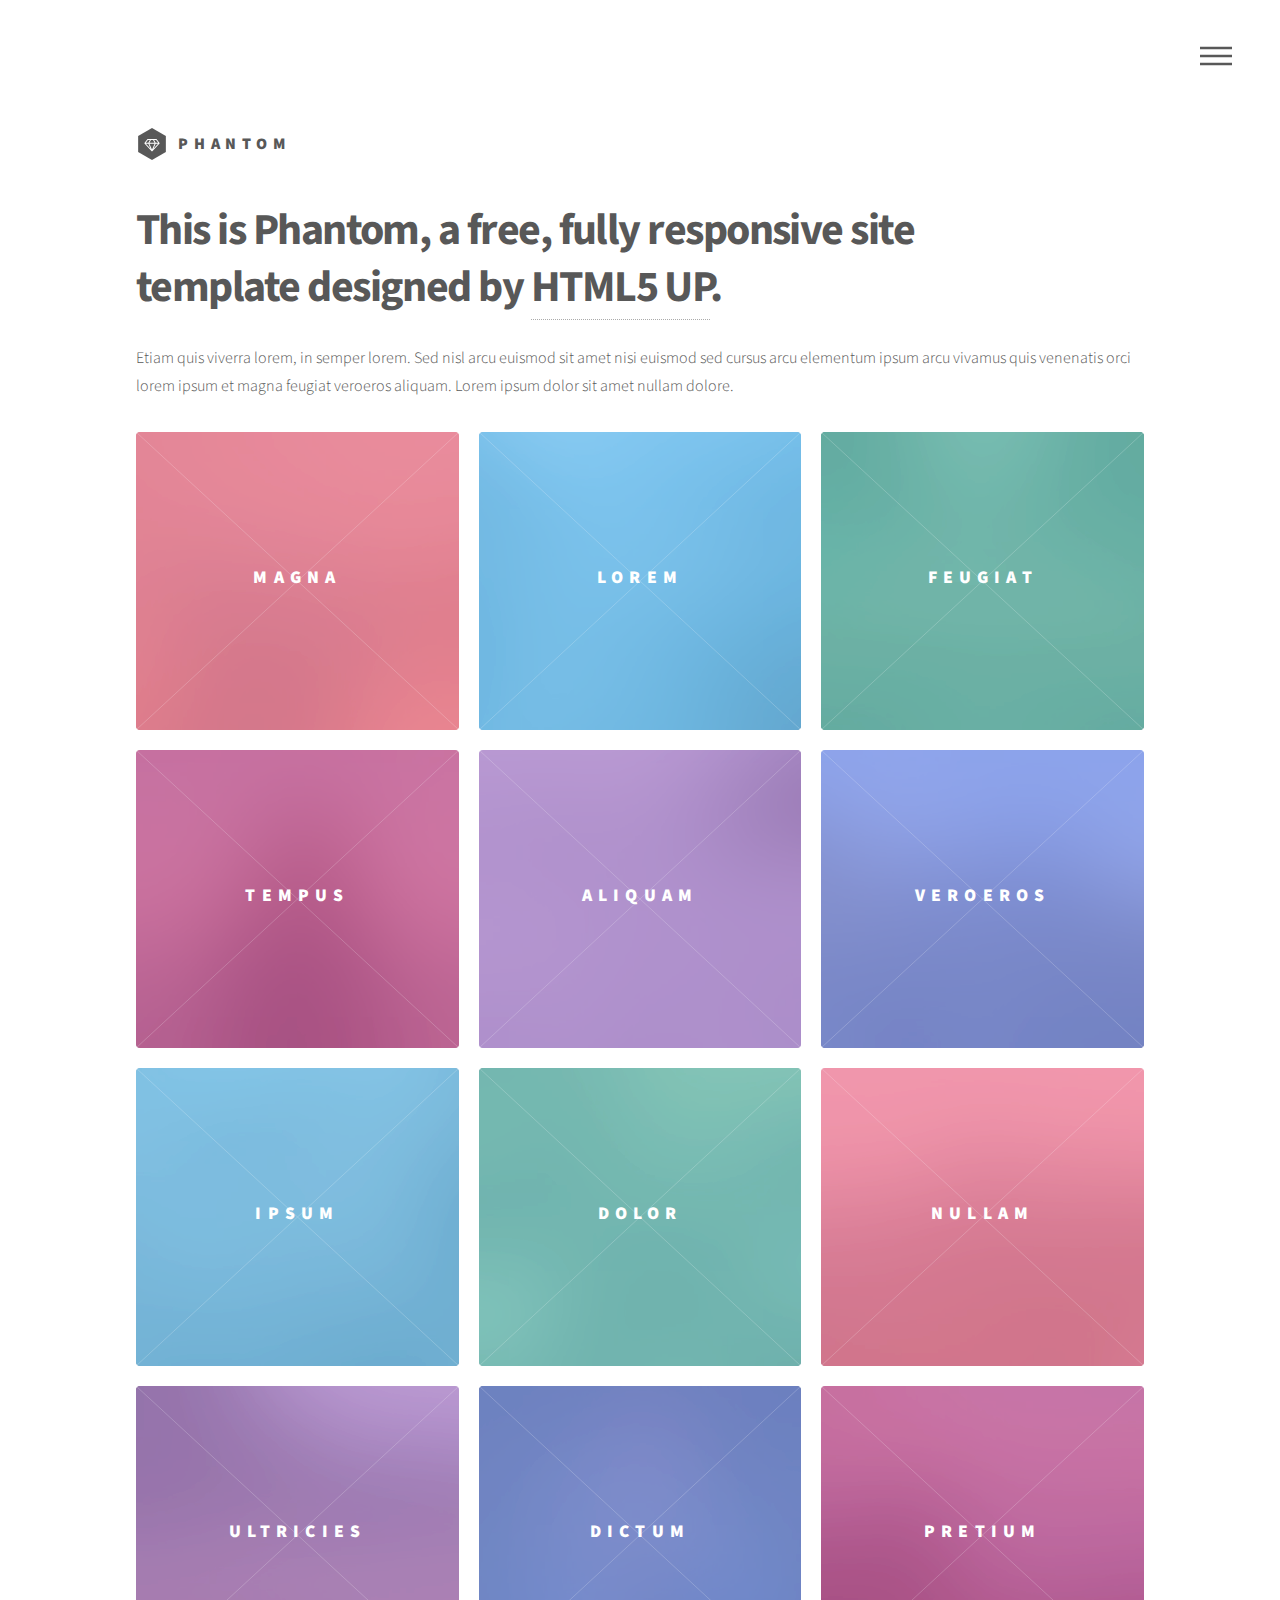
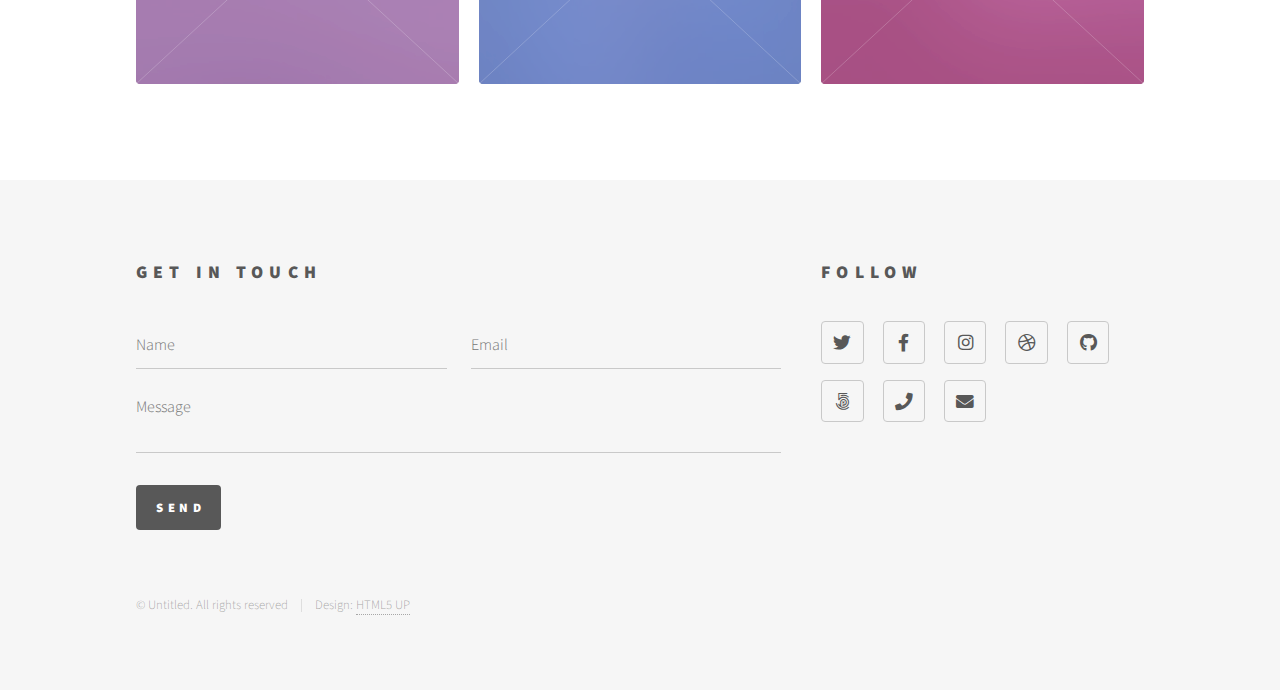
==== catalog.html @ 4dbc8ce6 "✨ Merged the two templates in one project" ====
<!DOCTYPE HTML>
<html>
	<head>
		<title>Phantom by HTML5 UP</title>
		<meta charset="utf-8" />
		<meta name="viewport" content="width=device-width, initial-scale=1, user-scalable=no" />
		<link rel="stylesheet" href="assets/css/phantom.css" />
		<noscript><link rel="stylesheet" href="assets/css/noscript.css" /></noscript>
	</head>
	<body class="is-preload">
		<!-- Wrapper -->
			<div id="wrapper">

				<!-- Header -->
					<header id="header">
						<div class="inner">

							<!-- Logo -->
								<a href="index.html" class="logo">
									<span class="symbol"><img src="images/logo.svg" alt="" /></span><span class="title">Phantom</span>
								</a>

							<!-- Nav -->
								<nav>
									<ul>
										<li><a href="#menu">Menu</a></li>
									</ul>
								</nav>

						</div>
					</header>

				<!-- Menu -->
					<nav id="menu">
						<h2>Menu</h2>
						<ul>
							<li><a href="index.html">Home</a></li>
							<li><a href="generic.html">Ipsum veroeros</a></li>
							<li><a href="generic.html">Tempus etiam</a></li>
							<li><a href="generic.html">Consequat dolor</a></li>
						</ul>
					</nav>

				<!-- Main -->
					<div id="main">
						<div class="inner">
							<header>
								<h1>This is Phantom, a free, fully responsive site<br />
								template designed by <a href="http://html5up.net">HTML5 UP</a>.</h1>
								<p>Etiam quis viverra lorem, in semper lorem. Sed nisl arcu euismod sit amet nisi euismod sed cursus arcu elementum ipsum arcu vivamus quis venenatis orci lorem ipsum et magna feugiat veroeros aliquam. Lorem ipsum dolor sit amet nullam dolore.</p>
							</header>
							<section class="tiles">
								<article class="style1">
									<span class="image">
										<img src="images/pic01-1.jpg" alt="" />
									</span>
									<a href="generic.html">
										<h2>Magna</h2>
										<div class="content">
											<p>Sed nisl arcu euismod sit amet nisi lorem etiam dolor veroeros et feugiat.</p>
										</div>
									</a>
								</article>
								<article class="style2">
									<span class="image">
										<img src="images/pic02-2.jpg" alt="" />
									</span>
									<a href="generic.html">
										<h2>Lorem</h2>
										<div class="content">
											<p>Sed nisl arcu euismod sit amet nisi lorem etiam dolor veroeros et feugiat.</p>
										</div>
									</a>
								</article>
								<article class="style3">
									<span class="image">
										<img src="images/pic03.jpg" alt="" />
									</span>
									<a href="generic.html">
										<h2>Feugiat</h2>
										<div class="content">
											<p>Sed nisl arcu euismod sit amet nisi lorem etiam dolor veroeros et feugiat.</p>
										</div>
									</a>
								</article>
								<article class="style4">
									<span class="image">
										<img src="images/pic04.jpg" alt="" />
									</span>
									<a href="generic.html">
										<h2>Tempus</h2>
										<div class="content">
											<p>Sed nisl arcu euismod sit amet nisi lorem etiam dolor veroeros et feugiat.</p>
										</div>
									</a>
								</article>
								<article class="style5">
									<span class="image">
										<img src="images/pic05.jpg" alt="" />
									</span>
									<a href="generic.html">
										<h2>Aliquam</h2>
										<div class="content">
											<p>Sed nisl arcu euismod sit amet nisi lorem etiam dolor veroeros et feugiat.</p>
										</div>
									</a>
								</article>
								<article class="style6">
									<span class="image">
										<img src="images/pic06.jpg" alt="" />
									</span>
									<a href="generic.html">
										<h2>Veroeros</h2>
										<div class="content">
											<p>Sed nisl arcu euismod sit amet nisi lorem etiam dolor veroeros et feugiat.</p>
										</div>
									</a>
								</article>
								<article class="style2">
									<span class="image">
										<img src="images/pic07.jpg" alt="" />
									</span>
									<a href="generic.html">
										<h2>Ipsum</h2>
										<div class="content">
											<p>Sed nisl arcu euismod sit amet nisi lorem etiam dolor veroeros et feugiat.</p>
										</div>
									</a>
								</article>
								<article class="style3">
									<span class="image">
										<img src="images/pic08.jpg" alt="" />
									</span>
									<a href="generic.html">
										<h2>Dolor</h2>
										<div class="content">
											<p>Sed nisl arcu euismod sit amet nisi lorem etiam dolor veroeros et feugiat.</p>
										</div>
									</a>
								</article>
								<article class="style1">
									<span class="image">
										<img src="images/pic09.jpg" alt="" />
									</span>
									<a href="generic.html">
										<h2>Nullam</h2>
										<div class="content">
											<p>Sed nisl arcu euismod sit amet nisi lorem etiam dolor veroeros et feugiat.</p>
										</div>
									</a>
								</article>
								<article class="style5">
									<span class="image">
										<img src="images/pic10.jpg" alt="" />
									</span>
									<a href="generic.html">
										<h2>Ultricies</h2>
										<div class="content">
											<p>Sed nisl arcu euismod sit amet nisi lorem etiam dolor veroeros et feugiat.</p>
										</div>
									</a>
								</article>
								<article class="style6">
									<span class="image">
										<img src="images/pic11.jpg" alt="" />
									</span>
									<a href="generic.html">
										<h2>Dictum</h2>
										<div class="content">
											<p>Sed nisl arcu euismod sit amet nisi lorem etiam dolor veroeros et feugiat.</p>
										</div>
									</a>
								</article>
								<article class="style4">
									<span class="image">
										<img src="images/pic12.jpg" alt="" />
									</span>
									<a href="generic.html">
										<h2>Pretium</h2>
										<div class="content">
											<p>Sed nisl arcu euismod sit amet nisi lorem etiam dolor veroeros et feugiat.</p>
										</div>
									</a>
								</article>
							</section>
						</div>
					</div>

				<!-- Footer -->
					<footer id="footer">
						<div class="inner">
							<section>
								<h2>Get in touch</h2>
								<form method="post" action="#">
									<div class="fields">
										<div class="field half">
											<input type="text" name="name" id="name" placeholder="Name" />
										</div>
										<div class="field half">
											<input type="email" name="email" id="email" placeholder="Email" />
										</div>
										<div class="field">
											<textarea name="message" id="message" placeholder="Message"></textarea>
										</div>
									</div>
									<ul class="actions">
										<li><input type="submit" value="Send" class="primary" /></li>
									</ul>
								</form>
							</section>
							<section>
								<h2>Follow</h2>
								<ul class="icons">
									<li><a href="#" class="icon brands style2 fa-twitter"><span class="label">Twitter</span></a></li>
									<li><a href="#" class="icon brands style2 fa-facebook-f"><span class="label">Facebook</span></a></li>
									<li><a href="#" class="icon brands style2 fa-instagram"><span class="label">Instagram</span></a></li>
									<li><a href="#" class="icon brands style2 fa-dribbble"><span class="label">Dribbble</span></a></li>
									<li><a href="#" class="icon brands style2 fa-github"><span class="label">GitHub</span></a></li>
									<li><a href="#" class="icon brands style2 fa-500px"><span class="label">500px</span></a></li>
									<li><a href="#" class="icon solid style2 fa-phone"><span class="label">Phone</span></a></li>
									<li><a href="#" class="icon solid style2 fa-envelope"><span class="label">Email</span></a></li>
								</ul>
							</section>
							<ul class="copyright">
								<li>&copy; Untitled. All rights reserved</li><li>Design: <a href="http://html5up.net">HTML5 UP</a></li>
							</ul>
						</div>
					</footer>

			</div>

		<!-- Scripts -->
			<script src="assets/js/jquery.min.js"></script>
			<script src="assets/js/browser.min.js"></script>
			<script src="assets/js/breakpoints.min.js"></script>
			<script src="assets/js/phantom-util.js"></script>
			<script src="assets/js/phantom.js"></script>

	</body>
</html>
---- assets/css/phantom.css ----
@import url(fontawesome-all.min.css);
@import url("https://fonts.googleapis.com/css?family=Source+Sans+Pro:300,700,900");

/*
	Phantom by HTML5 UP
	html5up.net | @ajlkn
	Free for personal and commercial use under the CCA 3.0 license (html5up.net/license)
*/

html, body, div, span, applet, object,
iframe, h1, h2, h3, h4, h5, h6, p, blockquote,
pre, a, abbr, acronym, address, big, cite,
code, del, dfn, em, img, ins, kbd, q, s, samp,
small, strike, strong, sub, sup, tt, var, b,
u, i, center, dl, dt, dd, ol, ul, li, fieldset,
form, label, legend, table, caption, tbody,
tfoot, thead, tr, th, td, article, aside,
canvas, details, embed, figure, figcaption,
footer, header, hgroup, menu, nav, output, ruby,
section, summary, time, mark, audio, video {
	margin: 0;
	padding: 0;
	border: 0;
	font-size: 100%;
	font: inherit;
	vertical-align: baseline;}

article, aside, details, figcaption, figure,
footer, header, hgroup, menu, nav, section {
	display: block;}

body {
	line-height: 1;
}

ol, ul {
	list-style: none;
}

blockquote, q {
	quotes: none;
}

	blockquote:before, blockquote:after, q:before, q:after {
		content: '';
		content: none;
	}

table {
	border-collapse: collapse;
	border-spacing: 0;
}

body {
	-webkit-text-size-adjust: none;
}

mark {
	background-color: transparent;
	color: inherit;
}

input::-moz-focus-inner {
	border: 0;
	padding: 0;
}

input, select, textarea {
	-moz-appearance: none;
	-webkit-appearance: none;
	-ms-appearance: none;
	appearance: none;
}

/* Basic */

	@-ms-viewport {
		width: device-width;
	}

	body {
		-ms-overflow-style: scrollbar;
	}

	@media screen and (max-width: 480px) {

		html, body {
			min-width: 320px;
		}

	}

	html {
		box-sizing: border-box;
	}

	*, *:before, *:after {
		box-sizing: inherit;
	}

	body {
		background: #ffffff;
	}

		body.is-preload *, body.is-preload *:before, body.is-preload *:after {
			-moz-animation: none !important;
			-webkit-animation: none !important;
			-ms-animation: none !important;
			animation: none !important;
			-moz-transition: none !important;
			-webkit-transition: none !important;
			-ms-transition: none !important;
			transition: none !important;
		}

/* Type */

	body, input, select, textarea {
		color: #585858;
		font-family: "Source Sans Pro", Helvetica, sans-serif;
		font-size: 16pt;
		font-weight: 300;
		line-height: 1.75;
	}

		@media screen and (max-width: 1680px) {

			body, input, select, textarea {
				font-size: 14pt;
			}

		}

		@media screen and (max-width: 1280px) {

			body, input, select, textarea {
				font-size: 12pt;
			}

		}

	a {
		-moz-transition: border-bottom-color 0.2s ease, color 0.2s ease;
		-webkit-transition: border-bottom-color 0.2s ease, color 0.2s ease;
		-ms-transition: border-bottom-color 0.2s ease, color 0.2s ease;
		transition: border-bottom-color 0.2s ease, color 0.2s ease;
		text-decoration: none;
		color: #585858;
		border-bottom: dotted 1px rgba(88, 88, 88, 0.5);
	}

		a:hover {
			border-bottom-color: transparent;
			color: #f2849e !important;
		}

	strong, b {
		font-weight: 900;
	}

	em, i {
		font-style: italic;
	}

	p {
		margin: 0 0 2em 0;
	}

	h1 {
		font-size: 2.75em;
		font-weight: 700;
		line-height: 1.3;
		margin: 0 0 1em 0;
		letter-spacing: -0.035em;
	}

		h1 a {
			color: inherit;
		}

		@media screen and (max-width: 736px) {

			h1 {
				font-size: 2em;
				margin: 0 0 1em 0;
			}

		}

		@media screen and (max-width: 360px) {

			h1 {
				font-size: 1.75em;
			}

		}

	h2, h3, h4, h5, h6 {
		font-weight: 900;
		line-height: 1.5;
		margin: 0 0 2em 0;
		text-transform: uppercase;
		letter-spacing: 0.35em;
	}

		h2 a, h3 a, h4 a, h5 a, h6 a {
			color: inherit;
		}

	h2 {
		font-size: 1.1em;
	}

	h3 {
		font-size: 1em;
	}

	h4 {
		font-size: 0.8em;
	}

	h5 {
		font-size: 0.8em;
	}

	h6 {
		font-size: 0.8em;
	}

	@media screen and (max-width: 980px) {

		h1 br, h2 br, h3 br, h4 br, h5 br, h6 br {
			display: none;
		}

	}

	@media screen and (max-width: 736px) {

		h2 {
			font-size: 1em;
		}

		h3 {
			font-size: 0.8em;
		}

	}

	sub {
		font-size: 0.8em;
		position: relative;
		top: 0.5em;
	}

	sup {
		font-size: 0.8em;
		position: relative;
		top: -0.5em;
	}

	blockquote {
		border-left: solid 4px #c9c9c9;
		font-style: italic;
		margin: 0 0 2em 0;
		padding: 0.5em 0 0.5em 2em;
	}

	code {
		background: rgba(144, 144, 144, 0.075);
		border-radius: 4px;
		border: solid 1px #c9c9c9;
		font-family: "Courier New", monospace;
		font-size: 0.9em;
		margin: 0 0.25em;
		padding: 0.25em 0.65em;
	}

	pre {
		-webkit-overflow-scrolling: touch;
		font-family: "Courier New", monospace;
		font-size: 0.9em;
		margin: 0 0 2em 0;
	}

		pre code {
			display: block;
			line-height: 1.75;
			padding: 1em 1.5em;
			overflow-x: auto;
		}

	hr {
		border: 0;
		border-bottom: solid 1px #c9c9c9;
		margin: 2em 0;
	}

		hr.major {
			margin: 3em 0;
		}

	.align-left {
		text-align: left;
	}

	.align-center {
		text-align: center;
	}

	.align-right {
		text-align: right;
	}

/* Row */

	.row {
		display: flex;
		flex-wrap: wrap;
		box-sizing: border-box;
		align-items: stretch;
	}

		.row > * {
			box-sizing: border-box;
		}

		.row.gtr-uniform > * > :last-child {
			margin-bottom: 0;
		}

		.row.aln-left {
			justify-content: flex-start;
		}

		.row.aln-center {
			justify-content: center;
		}

		.row.aln-right {
			justify-content: flex-end;
		}

		.row.aln-top {
			align-items: flex-start;
		}

		.row.aln-middle {
			align-items: center;
		}

		.row.aln-bottom {
			align-items: flex-end;
		}

		.row > .imp {
			order: -1;
		}

		.row > .col-1 {
			width: 8.33333%;
		}

		.row > .off-1 {
			margin-left: 8.33333%;
		}

		.row > .col-2 {
			width: 16.66667%;
		}

		.row > .off-2 {
			margin-left: 16.66667%;
		}

		.row > .col-3 {
			width: 25%;
		}

		.row > .off-3 {
			margin-left: 25%;
		}

		.row > .col-4 {
			width: 33.33333%;
		}

		.row > .off-4 {
			margin-left: 33.33333%;
		}

		.row > .col-5 {
			width: 41.66667%;
		}

		.row > .off-5 {
			margin-left: 41.66667%;
		}

		.row > .col-6 {
			width: 50%;
		}

		.row > .off-6 {
			margin-left: 50%;
		}

		.row > .col-7 {
			width: 58.33333%;
		}

		.row > .off-7 {
			margin-left: 58.33333%;
		}

		.row > .col-8 {
			width: 66.66667%;
		}

		.row > .off-8 {
			margin-left: 66.66667%;
		}

		.row > .col-9 {
			width: 75%;
		}

		.row > .off-9 {
			margin-left: 75%;
		}

		.row > .col-10 {
			width: 83.33333%;
		}

		.row > .off-10 {
			margin-left: 83.33333%;
		}

		.row > .col-11 {
			width: 91.66667%;
		}

		.row > .off-11 {
			margin-left: 91.66667%;
		}

		.row > .col-12 {
			width: 100%;
		}

		.row > .off-12 {
			margin-left: 100%;
		}

		.row.gtr-0 {
			margin-top: 0;
			margin-left: 0em;
		}

			.row.gtr-0 > * {
				padding: 0 0 0 0em;
			}

			.row.gtr-0.gtr-uniform {
				margin-top: 0em;
			}

				.row.gtr-0.gtr-uniform > * {
					padding-top: 0em;
				}

		.row.gtr-25 {
			margin-top: 0;
			margin-left: -0.5em;
		}

			.row.gtr-25 > * {
				padding: 0 0 0 0.5em;
			}

			.row.gtr-25.gtr-uniform {
				margin-top: -0.5em;
			}

				.row.gtr-25.gtr-uniform > * {
					padding-top: 0.5em;
				}

		.row.gtr-50 {
			margin-top: 0;
			margin-left: -1em;
		}

			.row.gtr-50 > * {
				padding: 0 0 0 1em;
			}

			.row.gtr-50.gtr-uniform {
				margin-top: -1em;
			}

				.row.gtr-50.gtr-uniform > * {
					padding-top: 1em;
				}

		.row {
			margin-top: 0;
			margin-left: -2em;
		}

			.row > * {
				padding: 0 0 0 2em;
			}

			.row.gtr-uniform {
				margin-top: -2em;
			}

				.row.gtr-uniform > * {
					padding-top: 2em;
				}

		.row.gtr-150 {
			margin-top: 0;
			margin-left: -3em;
		}

			.row.gtr-150 > * {
				padding: 0 0 0 3em;
			}

			.row.gtr-150.gtr-uniform {
				margin-top: -3em;
			}

				.row.gtr-150.gtr-uniform > * {
					padding-top: 3em;
				}

		.row.gtr-200 {
			margin-top: 0;
			margin-left: -4em;
		}

			.row.gtr-200 > * {
				padding: 0 0 0 4em;
			}

			.row.gtr-200.gtr-uniform {
				margin-top: -4em;
			}

				.row.gtr-200.gtr-uniform > * {
					padding-top: 4em;
				}

		@media screen and (max-width: 1680px) {

			.row {
				display: flex;
				flex-wrap: wrap;
				box-sizing: border-box;
				align-items: stretch;
			}

				.row > * {
					box-sizing: border-box;
				}

				.row.gtr-uniform > * > :last-child {
					margin-bottom: 0;
				}

				.row.aln-left {
					justify-content: flex-start;
				}

				.row.aln-center {
					justify-content: center;
				}

				.row.aln-right {
					justify-content: flex-end;
				}

				.row.aln-top {
					align-items: flex-start;
				}

				.row.aln-middle {
					align-items: center;
				}

				.row.aln-bottom {
					align-items: flex-end;
				}

				.row > .imp-xlarge {
					order: -1;
				}

				.row > .col-1-xlarge {
					width: 8.33333%;
				}

				.row > .off-1-xlarge {
					margin-left: 8.33333%;
				}

				.row > .col-2-xlarge {
					width: 16.66667%;
				}

				.row > .off-2-xlarge {
					margin-left: 16.66667%;
				}

				.row > .col-3-xlarge {
					width: 25%;
				}

				.row > .off-3-xlarge {
					margin-left: 25%;
				}

				.row > .col-4-xlarge {
					width: 33.33333%;
				}

				.row > .off-4-xlarge {
					margin-left: 33.33333%;
				}

				.row > .col-5-xlarge {
					width: 41.66667%;
				}

				.row > .off-5-xlarge {
					margin-left: 41.66667%;
				}

				.row > .col-6-xlarge {
					width: 50%;
				}

				.row > .off-6-xlarge {
					margin-left: 50%;
				}

				.row > .col-7-xlarge {
					width: 58.33333%;
				}

				.row > .off-7-xlarge {
					margin-left: 58.33333%;
				}

				.row > .col-8-xlarge {
					width: 66.66667%;
				}

				.row > .off-8-xlarge {
					margin-left: 66.66667%;
				}

				.row > .col-9-xlarge {
					width: 75%;
				}

				.row > .off-9-xlarge {
					margin-left: 75%;
				}

				.row > .col-10-xlarge {
					width: 83.33333%;
				}

				.row > .off-10-xlarge {
					margin-left: 83.33333%;
				}

				.row > .col-11-xlarge {
					width: 91.66667%;
				}

				.row > .off-11-xlarge {
					margin-left: 91.66667%;
				}

				.row > .col-12-xlarge {
					width: 100%;
				}

				.row > .off-12-xlarge {
					margin-left: 100%;
				}

				.row.gtr-0 {
					margin-top: 0;
					margin-left: 0em;
				}

					.row.gtr-0 > * {
						padding: 0 0 0 0em;
					}

					.row.gtr-0.gtr-uniform {
						margin-top: 0em;
					}

						.row.gtr-0.gtr-uniform > * {
							padding-top: 0em;
						}

				.row.gtr-25 {
					margin-top: 0;
					margin-left: -0.5em;
				}

					.row.gtr-25 > * {
						padding: 0 0 0 0.5em;
					}

					.row.gtr-25.gtr-uniform {
						margin-top: -0.5em;
					}

						.row.gtr-25.gtr-uniform > * {
							padding-top: 0.5em;
						}

				.row.gtr-50 {
					margin-top: 0;
					margin-left: -1em;
				}

					.row.gtr-50 > * {
						padding: 0 0 0 1em;
					}

					.row.gtr-50.gtr-uniform {
						margin-top: -1em;
					}

						.row.gtr-50.gtr-uniform > * {
							padding-top: 1em;
						}

				.row {
					margin-top: 0;
					margin-left: -2em;
				}

					.row > * {
						padding: 0 0 0 2em;
					}

					.row.gtr-uniform {
						margin-top: -2em;
					}

						.row.gtr-uniform > * {
							padding-top: 2em;
						}

				.row.gtr-150 {
					margin-top: 0;
					margin-left: -3em;
				}

					.row.gtr-150 > * {
						padding: 0 0 0 3em;
					}

					.row.gtr-150.gtr-uniform {
						margin-top: -3em;
					}

						.row.gtr-150.gtr-uniform > * {
							padding-top: 3em;
						}

				.row.gtr-200 {
					margin-top: 0;
					margin-left: -4em;
				}

					.row.gtr-200 > * {
						padding: 0 0 0 4em;
					}

					.row.gtr-200.gtr-uniform {
						margin-top: -4em;
					}

						.row.gtr-200.gtr-uniform > * {
							padding-top: 4em;
						}

		}

		@media screen and (max-width: 1280px) {

			.row {
				display: flex;
				flex-wrap: wrap;
				box-sizing: border-box;
				align-items: stretch;
			}

				.row > * {
					box-sizing: border-box;
				}

				.row.gtr-uniform > * > :last-child {
					margin-bottom: 0;
				}

				.row.aln-left {
					justify-content: flex-start;
				}

				.row.aln-center {
					justify-content: center;
				}

				.row.aln-right {
					justify-content: flex-end;
				}

				.row.aln-top {
					align-items: flex-start;
				}

				.row.aln-middle {
					align-items: center;
				}

				.row.aln-bottom {
					align-items: flex-end;
				}

				.row > .imp-large {
					order: -1;
				}

				.row > .col-1-large {
					width: 8.33333%;
				}

				.row > .off-1-large {
					margin-left: 8.33333%;
				}

				.row > .col-2-large {
					width: 16.66667%;
				}

				.row > .off-2-large {
					margin-left: 16.66667%;
				}

				.row > .col-3-large {
					width: 25%;
				}

				.row > .off-3-large {
					margin-left: 25%;
				}

				.row > .col-4-large {
					width: 33.33333%;
				}

				.row > .off-4-large {
					margin-left: 33.33333%;
				}

				.row > .col-5-large {
					width: 41.66667%;
				}

				.row > .off-5-large {
					margin-left: 41.66667%;
				}

				.row > .col-6-large {
					width: 50%;
				}

				.row > .off-6-large {
					margin-left: 50%;
				}

				.row > .col-7-large {
					width: 58.33333%;
				}

				.row > .off-7-large {
					margin-left: 58.33333%;
				}

				.row > .col-8-large {
					width: 66.66667%;
				}

				.row > .off-8-large {
					margin-left: 66.66667%;
				}

				.row > .col-9-large {
					width: 75%;
				}

				.row > .off-9-large {
					margin-left: 75%;
				}

				.row > .col-10-large {
					width: 83.33333%;
				}

				.row > .off-10-large {
					margin-left: 83.33333%;
				}

				.row > .col-11-large {
					width: 91.66667%;
				}

				.row > .off-11-large {
					margin-left: 91.66667%;
				}

				.row > .col-12-large {
					width: 100%;
				}

				.row > .off-12-large {
					margin-left: 100%;
				}

				.row.gtr-0 {
					margin-top: 0;
					margin-left: 0em;
				}

					.row.gtr-0 > * {
						padding: 0 0 0 0em;
					}

					.row.gtr-0.gtr-uniform {
						margin-top: 0em;
					}

						.row.gtr-0.gtr-uniform > * {
							padding-top: 0em;
						}

				.row.gtr-25 {
					margin-top: 0;
					margin-left: -0.5em;
				}

					.row.gtr-25 > * {
						padding: 0 0 0 0.5em;
					}

					.row.gtr-25.gtr-uniform {
						margin-top: -0.5em;
					}

						.row.gtr-25.gtr-uniform > * {
							padding-top: 0.5em;
						}

				.row.gtr-50 {
					margin-top: 0;
					margin-left: -1em;
				}

					.row.gtr-50 > * {
						padding: 0 0 0 1em;
					}

					.row.gtr-50.gtr-uniform {
						margin-top: -1em;
					}

						.row.gtr-50.gtr-uniform > * {
							padding-top: 1em;
						}

				.row {
					margin-top: 0;
					margin-left: -2em;
				}

					.row > * {
						padding: 0 0 0 2em;
					}

					.row.gtr-uniform {
						margin-top: -2em;
					}

						.row.gtr-uniform > * {
							padding-top: 2em;
						}

				.row.gtr-150 {
					margin-top: 0;
					margin-left: -3em;
				}

					.row.gtr-150 > * {
						padding: 0 0 0 3em;
					}

					.row.gtr-150.gtr-uniform {
						margin-top: -3em;
					}

						.row.gtr-150.gtr-uniform > * {
							padding-top: 3em;
						}

				.row.gtr-200 {
					margin-top: 0;
					margin-left: -4em;
				}

					.row.gtr-200 > * {
						padding: 0 0 0 4em;
					}

					.row.gtr-200.gtr-uniform {
						margin-top: -4em;
					}

						.row.gtr-200.gtr-uniform > * {
							padding-top: 4em;
						}

		}

		@media screen and (max-width: 980px) {

			.row {
				display: flex;
				flex-wrap: wrap;
				box-sizing: border-box;
				align-items: stretch;
			}

				.row > * {
					box-sizing: border-box;
				}

				.row.gtr-uniform > * > :last-child {
					margin-bottom: 0;
				}

				.row.aln-left {
					justify-content: flex-start;
				}

				.row.aln-center {
					justify-content: center;
				}

				.row.aln-right {
					justify-content: flex-end;
				}

				.row.aln-top {
					align-items: flex-start;
				}

				.row.aln-middle {
					align-items: center;
				}

				.row.aln-bottom {
					align-items: flex-end;
				}

				.row > .imp-medium {
					order: -1;
				}

				.row > .col-1-medium {
					width: 8.33333%;
				}

				.row > .off-1-medium {
					margin-left: 8.33333%;
				}

				.row > .col-2-medium {
					width: 16.66667%;
				}

				.row > .off-2-medium {
					margin-left: 16.66667%;
				}

				.row > .col-3-medium {
					width: 25%;
				}

				.row > .off-3-medium {
					margin-left: 25%;
				}

				.row > .col-4-medium {
					width: 33.33333%;
				}

				.row > .off-4-medium {
					margin-left: 33.33333%;
				}

				.row > .col-5-medium {
					width: 41.66667%;
				}

				.row > .off-5-medium {
					margin-left: 41.66667%;
				}

				.row > .col-6-medium {
					width: 50%;
				}

				.row > .off-6-medium {
					margin-left: 50%;
				}

				.row > .col-7-medium {
					width: 58.33333%;
				}

				.row > .off-7-medium {
					margin-left: 58.33333%;
				}

				.row > .col-8-medium {
					width: 66.66667%;
				}

				.row > .off-8-medium {
					margin-left: 66.66667%;
				}

				.row > .col-9-medium {
					width: 75%;
				}

				.row > .off-9-medium {
					margin-left: 75%;
				}

				.row > .col-10-medium {
					width: 83.33333%;
				}

				.row > .off-10-medium {
					margin-left: 83.33333%;
				}

				.row > .col-11-medium {
					width: 91.66667%;
				}

				.row > .off-11-medium {
					margin-left: 91.66667%;
				}

				.row > .col-12-medium {
					width: 100%;
				}

				.row > .off-12-medium {
					margin-left: 100%;
				}

				.row.gtr-0 {
					margin-top: 0;
					margin-left: 0em;
				}

					.row.gtr-0 > * {
						padding: 0 0 0 0em;
					}

					.row.gtr-0.gtr-uniform {
						margin-top: 0em;
					}

						.row.gtr-0.gtr-uniform > * {
							padding-top: 0em;
						}

				.row.gtr-25 {
					margin-top: 0;
					margin-left: -0.375em;
				}

					.row.gtr-25 > * {
						padding: 0 0 0 0.375em;
					}

					.row.gtr-25.gtr-uniform {
						margin-top: -0.375em;
					}

						.row.gtr-25.gtr-uniform > * {
							padding-top: 0.375em;
						}

				.row.gtr-50 {
					margin-top: 0;
					margin-left: -0.75em;
				}

					.row.gtr-50 > * {
						padding: 0 0 0 0.75em;
					}

					.row.gtr-50.gtr-uniform {
						margin-top: -0.75em;
					}

						.row.gtr-50.gtr-uniform > * {
							padding-top: 0.75em;
						}

				.row {
					margin-top: 0;
					margin-left: -1.5em;
				}

					.row > * {
						padding: 0 0 0 1.5em;
					}

					.row.gtr-uniform {
						margin-top: -1.5em;
					}

						.row.gtr-uniform > * {
							padding-top: 1.5em;
						}

				.row.gtr-150 {
					margin-top: 0;
					margin-left: -2.25em;
				}

					.row.gtr-150 > * {
						padding: 0 0 0 2.25em;
					}

					.row.gtr-150.gtr-uniform {
						margin-top: -2.25em;
					}

						.row.gtr-150.gtr-uniform > * {
							padding-top: 2.25em;
						}

				.row.gtr-200 {
					margin-top: 0;
					margin-left: -3em;
				}

					.row.gtr-200 > * {
						padding: 0 0 0 3em;
					}

					.row.gtr-200.gtr-uniform {
						margin-top: -3em;
					}

						.row.gtr-200.gtr-uniform > * {
							padding-top: 3em;
						}

		}

		@media screen and (max-width: 736px) {

			.row {
				display: flex;
				flex-wrap: wrap;
				box-sizing: border-box;
				align-items: stretch;
			}

				.row > * {
					box-sizing: border-box;
				}

				.row.gtr-uniform > * > :last-child {
					margin-bottom: 0;
				}

				.row.aln-left {
					justify-content: flex-start;
				}

				.row.aln-center {
					justify-content: center;
				}

				.row.aln-right {
					justify-content: flex-end;
				}

				.row.aln-top {
					align-items: flex-start;
				}

				.row.aln-middle {
					align-items: center;
				}

				.row.aln-bottom {
					align-items: flex-end;
				}

				.row > .imp-small {
					order: -1;
				}

				.row > .col-1-small {
					width: 8.33333%;
				}

				.row > .off-1-small {
					margin-left: 8.33333%;
				}

				.row > .col-2-small {
					width: 16.66667%;
				}

				.row > .off-2-small {
					margin-left: 16.66667%;
				}

				.row > .col-3-small {
					width: 25%;
				}

				.row > .off-3-small {
					margin-left: 25%;
				}

				.row > .col-4-small {
					width: 33.33333%;
				}

				.row > .off-4-small {
					margin-left: 33.33333%;
				}

				.row > .col-5-small {
					width: 41.66667%;
				}

				.row > .off-5-small {
					margin-left: 41.66667%;
				}

				.row > .col-6-small {
					width: 50%;
				}

				.row > .off-6-small {
					margin-left: 50%;
				}

				.row > .col-7-small {
					width: 58.33333%;
				}

				.row > .off-7-small {
					margin-left: 58.33333%;
				}

				.row > .col-8-small {
					width: 66.66667%;
				}

				.row > .off-8-small {
					margin-left: 66.66667%;
				}

				.row > .col-9-small {
					width: 75%;
				}

				.row > .off-9-small {
					margin-left: 75%;
				}

				.row > .col-10-small {
					width: 83.33333%;
				}

				.row > .off-10-small {
					margin-left: 83.33333%;
				}

				.row > .col-11-small {
					width: 91.66667%;
				}

				.row > .off-11-small {
					margin-left: 91.66667%;
				}

				.row > .col-12-small {
					width: 100%;
				}

				.row > .off-12-small {
					margin-left: 100%;
				}

				.row.gtr-0 {
					margin-top: 0;
					margin-left: 0em;
				}

					.row.gtr-0 > * {
						padding: 0 0 0 0em;
					}

					.row.gtr-0.gtr-uniform {
						margin-top: 0em;
					}

						.row.gtr-0.gtr-uniform > * {
							padding-top: 0em;
						}

				.row.gtr-25 {
					margin-top: 0;
					margin-left: -0.25em;
				}

					.row.gtr-25 > * {
						padding: 0 0 0 0.25em;
					}

					.row.gtr-25.gtr-uniform {
						margin-top: -0.25em;
					}

						.row.gtr-25.gtr-uniform > * {
							padding-top: 0.25em;
						}

				.row.gtr-50 {
					margin-top: 0;
					margin-left: -0.5em;
				}

					.row.gtr-50 > * {
						padding: 0 0 0 0.5em;
					}

					.row.gtr-50.gtr-uniform {
						margin-top: -0.5em;
					}

						.row.gtr-50.gtr-uniform > * {
							padding-top: 0.5em;
						}

				.row {
					margin-top: 0;
					margin-left: -1em;
				}

					.row > * {
						padding: 0 0 0 1em;
					}

					.row.gtr-uniform {
						margin-top: -1em;
					}

						.row.gtr-uniform > * {
							padding-top: 1em;
						}

				.row.gtr-150 {
					margin-top: 0;
					margin-left: -1.5em;
				}

					.row.gtr-150 > * {
						padding: 0 0 0 1.5em;
					}

					.row.gtr-150.gtr-uniform {
						margin-top: -1.5em;
					}

						.row.gtr-150.gtr-uniform > * {
							padding-top: 1.5em;
						}

				.row.gtr-200 {
					margin-top: 0;
					margin-left: -2em;
				}

					.row.gtr-200 > * {
						padding: 0 0 0 2em;
					}

					.row.gtr-200.gtr-uniform {
						margin-top: -2em;
					}

						.row.gtr-200.gtr-uniform > * {
							padding-top: 2em;
						}

		}

		@media screen and (max-width: 480px) {

			.row {
				display: flex;
				flex-wrap: wrap;
				box-sizing: border-box;
				align-items: stretch;
			}

				.row > * {
					box-sizing: border-box;
				}

				.row.gtr-uniform > * > :last-child {
					margin-bottom: 0;
				}

				.row.aln-left {
					justify-content: flex-start;
				}

				.row.aln-center {
					justify-content: center;
				}

				.row.aln-right {
					justify-content: flex-end;
				}

				.row.aln-top {
					align-items: flex-start;
				}

				.row.aln-middle {
					align-items: center;
				}

				.row.aln-bottom {
					align-items: flex-end;
				}

				.row > .imp-xsmall {
					order: -1;
				}

				.row > .col-1-xsmall {
					width: 8.33333%;
				}

				.row > .off-1-xsmall {
					margin-left: 8.33333%;
				}

				.row > .col-2-xsmall {
					width: 16.66667%;
				}

				.row > .off-2-xsmall {
					margin-left: 16.66667%;
				}

				.row > .col-3-xsmall {
					width: 25%;
				}

				.row > .off-3-xsmall {
					margin-left: 25%;
				}

				.row > .col-4-xsmall {
					width: 33.33333%;
				}

				.row > .off-4-xsmall {
					margin-left: 33.33333%;
				}

				.row > .col-5-xsmall {
					width: 41.66667%;
				}

				.row > .off-5-xsmall {
					margin-left: 41.66667%;
				}

				.row > .col-6-xsmall {
					width: 50%;
				}

				.row > .off-6-xsmall {
					margin-left: 50%;
				}

				.row > .col-7-xsmall {
					width: 58.33333%;
				}

				.row > .off-7-xsmall {
					margin-left: 58.33333%;
				}

				.row > .col-8-xsmall {
					width: 66.66667%;
				}

				.row > .off-8-xsmall {
					margin-left: 66.66667%;
				}

				.row > .col-9-xsmall {
					width: 75%;
				}

				.row > .off-9-xsmall {
					margin-left: 75%;
				}

				.row > .col-10-xsmall {
					width: 83.33333%;
				}

				.row > .off-10-xsmall {
					margin-left: 83.33333%;
				}

				.row > .col-11-xsmall {
					width: 91.66667%;
				}

				.row > .off-11-xsmall {
					margin-left: 91.66667%;
				}

				.row > .col-12-xsmall {
					width: 100%;
				}

				.row > .off-12-xsmall {
					margin-left: 100%;
				}

				.row.gtr-0 {
					margin-top: 0;
					margin-left: 0em;
				}

					.row.gtr-0 > * {
						padding: 0 0 0 0em;
					}

					.row.gtr-0.gtr-uniform {
						margin-top: 0em;
					}

						.row.gtr-0.gtr-uniform > * {
							padding-top: 0em;
						}

				.row.gtr-25 {
					margin-top: 0;
					margin-left: -0.25em;
				}

					.row.gtr-25 > * {
						padding: 0 0 0 0.25em;
					}

					.row.gtr-25.gtr-uniform {
						margin-top: -0.25em;
					}

						.row.gtr-25.gtr-uniform > * {
							padding-top: 0.25em;
						}

				.row.gtr-50 {
					margin-top: 0;
					margin-left: -0.5em;
				}

					.row.gtr-50 > * {
						padding: 0 0 0 0.5em;
					}

					.row.gtr-50.gtr-uniform {
						margin-top: -0.5em;
					}

						.row.gtr-50.gtr-uniform > * {
							padding-top: 0.5em;
						}

				.row {
					margin-top: 0;
					margin-left: -1em;
				}

					.row > * {
						padding: 0 0 0 1em;
					}

					.row.gtr-uniform {
						margin-top: -1em;
					}

						.row.gtr-uniform > * {
							padding-top: 1em;
						}

				.row.gtr-150 {
					margin-top: 0;
					margin-left: -1.5em;
				}

					.row.gtr-150 > * {
						padding: 0 0 0 1.5em;
					}

					.row.gtr-150.gtr-uniform {
						margin-top: -1.5em;
					}

						.row.gtr-150.gtr-uniform > * {
							padding-top: 1.5em;
						}

				.row.gtr-200 {
					margin-top: 0;
					margin-left: -2em;
				}

					.row.gtr-200 > * {
						padding: 0 0 0 2em;
					}

					.row.gtr-200.gtr-uniform {
						margin-top: -2em;
					}

						.row.gtr-200.gtr-uniform > * {
							padding-top: 2em;
						}

		}

/* Section/Article */

	section.special, article.special {
		text-align: center;
	}

	header p {
		margin-top: -1em;
	}

	@media screen and (max-width: 736px) {

		header p {
			margin-top: 0;
		}

	}

/* Icon */

	.icon {
		text-decoration: none;
		border-bottom: none;
		position: relative;
	}

		.icon:before {
			-moz-osx-font-smoothing: grayscale;
			-webkit-font-smoothing: antialiased;
			display: inline-block;
			font-style: normal;
			font-variant: normal;
			text-rendering: auto;
			line-height: 1;
			text-transform: none !important;
			font-family: 'Font Awesome 5 Free';
			font-weight: 400;
		}

		.icon > .label {
			display: none;
		}

		.icon:before {
			line-height: inherit;
		}

		.icon.solid:before {
			font-weight: 900;
		}

		.icon.brands:before {
			font-family: 'Font Awesome 5 Brands';
		}

		.icon.style2 {
			-moz-transition: background-color 0.2s ease-in-out, color 0.2s ease-in-out, border-color 0.2s ease-in-out;
			-webkit-transition: background-color 0.2s ease-in-out, color 0.2s ease-in-out, border-color 0.2s ease-in-out;
			-ms-transition: background-color 0.2s ease-in-out, color 0.2s ease-in-out, border-color 0.2s ease-in-out;
			transition: background-color 0.2s ease-in-out, color 0.2s ease-in-out, border-color 0.2s ease-in-out;
			background-color: transparent;
			border: solid 1px #c9c9c9;
			border-radius: 4px;
			width: 2.65em;
			height: 2.65em;
			display: inline-block;
			text-align: center;
			line-height: 2.65em;
			color: inherit;
		}

			.icon.style2:before {
				font-size: 1.1em;
			}

			.icon.style2:hover {
				color: #f2849e;
				border-color: #f2849e;
			}

			.icon.style2:active {
				background-color: rgba(242, 132, 158, 0.1);
			}

/* List */

	ol {
		list-style: decimal;
		margin: 0 0 2em 0;
		padding-left: 1.25em;
	}

		ol li {
			padding-left: 0.25em;
		}

	ul {
		list-style: disc;
		margin: 0 0 2em 0;
		padding-left: 1em;
	}

		ul li {
			padding-left: 0.5em;
		}

		ul.alt {
			list-style: none;
			padding-left: 0;
		}

			ul.alt li {
				border-top: solid 1px #c9c9c9;
				padding: 0.5em 0;
			}

				ul.alt li:first-child {
					border-top: 0;
					padding-top: 0;
				}

	dl {
		margin: 0 0 2em 0;
	}

		dl dt {
			display: block;
			font-weight: 900;
			margin: 0 0 1em 0;
		}

		dl dd {
			margin-left: 2em;
		}

/* Actions */

	ul.actions {
		display: -moz-flex;
		display: -webkit-flex;
		display: -ms-flex;
		display: flex;
		cursor: default;
		list-style: none;
		margin-left: -1em;
		padding-left: 0;
	}

		ul.actions li {
			padding: 0 0 0 1em;
			vertical-align: middle;
		}

		ul.actions.special {
			-moz-justify-content: center;
			-webkit-justify-content: center;
			-ms-justify-content: center;
			justify-content: center;
			width: 100%;
			margin-left: 0;
		}

			ul.actions.special li:first-child {
				padding-left: 0;
			}

		ul.actions.stacked {
			-moz-flex-direction: column;
			-webkit-flex-direction: column;
			-ms-flex-direction: column;
			flex-direction: column;
			margin-left: 0;
		}

			ul.actions.stacked li {
				padding: 1.3em 0 0 0;
			}

				ul.actions.stacked li:first-child {
					padding-top: 0;
				}

		ul.actions.fit {
			width: calc(100% + 1em);
		}

			ul.actions.fit li {
				-moz-flex-grow: 1;
				-webkit-flex-grow: 1;
				-ms-flex-grow: 1;
				flex-grow: 1;
				-moz-flex-shrink: 1;
				-webkit-flex-shrink: 1;
				-ms-flex-shrink: 1;
				flex-shrink: 1;
				width: 100%;
			}

				ul.actions.fit li > * {
					width: 100%;
				}

			ul.actions.fit.stacked {
				width: 100%;
			}

		@media screen and (max-width: 480px) {

			ul.actions:not(.fixed) {
				-moz-flex-direction: column;
				-webkit-flex-direction: column;
				-ms-flex-direction: column;
				flex-direction: column;
				margin-left: 0;
				width: 100% !important;
			}

				ul.actions:not(.fixed) li {
					-moz-flex-grow: 1;
					-webkit-flex-grow: 1;
					-ms-flex-grow: 1;
					flex-grow: 1;
					-moz-flex-shrink: 1;
					-webkit-flex-shrink: 1;
					-ms-flex-shrink: 1;
					flex-shrink: 1;
					padding: 1em 0 0 0;
					text-align: center;
					width: 100%;
				}

					ul.actions:not(.fixed) li > * {
						width: 100%;
					}

					ul.actions:not(.fixed) li:first-child {
						padding-top: 0;
					}

					ul.actions:not(.fixed) li input[type="submit"],
					ul.actions:not(.fixed) li input[type="reset"],
					ul.actions:not(.fixed) li input[type="button"],
					ul.actions:not(.fixed) li button,
					ul.actions:not(.fixed) li .button {
						width: 100%;
					}

						ul.actions:not(.fixed) li input[type="submit"].icon:before,
						ul.actions:not(.fixed) li input[type="reset"].icon:before,
						ul.actions:not(.fixed) li input[type="button"].icon:before,
						ul.actions:not(.fixed) li button.icon:before,
						ul.actions:not(.fixed) li .button.icon:before {
							margin-left: -0.5rem;
						}

		}

/* Icons */

	ul.icons {
		cursor: default;
		list-style: none;
		padding-left: 0;
		margin: -1em 0 2em -1em;
	}

		ul.icons li {
			display: inline-block;
			padding: 1em 0 0 1em;
		}

/* Form */

	form {
		margin: 0 0 2em 0;
		overflow-x: hidden;
	}

		form > :last-child {
			margin-bottom: 0;
		}

		form > .fields {
			display: -moz-flex;
			display: -webkit-flex;
			display: -ms-flex;
			display: flex;
			-moz-flex-wrap: wrap;
			-webkit-flex-wrap: wrap;
			-ms-flex-wrap: wrap;
			flex-wrap: wrap;
			width: calc(100% + 3em);
			margin: -1.5em 0 2em -1.5em;
		}

			form > .fields > .field {
				-moz-flex-grow: 0;
				-webkit-flex-grow: 0;
				-ms-flex-grow: 0;
				flex-grow: 0;
				-moz-flex-shrink: 0;
				-webkit-flex-shrink: 0;
				-ms-flex-shrink: 0;
				flex-shrink: 0;
				padding: 1.5em 0 0 1.5em;
				width: calc(100% - 1.5em);
			}

				form > .fields > .field.half {
					width: calc(50% - 0.75em);
				}

				form > .fields > .field.third {
					width: calc(100%/3 - 0.5em);
				}

				form > .fields > .field.quarter {
					width: calc(25% - 0.375em);
				}

		@media screen and (max-width: 480px) {

			form > .fields {
				width: calc(100% + 3em);
				margin: -1.5em 0 2em -1.5em;
			}

				form > .fields > .field {
					padding: 1.5em 0 0 1.5em;
					width: calc(100% - 1.5em);
				}

					form > .fields > .field.half {
						width: calc(100% - 1.5em);
					}

					form > .fields > .field.third {
						width: calc(100% - 1.5em);
					}

					form > .fields > .field.quarter {
						width: calc(100% - 1.5em);
					}

		}

	label {
		display: block;
		font-size: 0.9em;
		font-weight: 900;
		margin: 0 0 1em 0;
	}

	input[type="text"],
	input[type="password"],
	input[type="email"],
	input[type="tel"],
	select,
	textarea {
		-moz-appearance: none;
		-webkit-appearance: none;
		-ms-appearance: none;
		appearance: none;
		background-color: transparent;
		border: none;
		border-radius: 0;
		border-bottom: solid 1px #c9c9c9;
		color: inherit;
		display: block;
		outline: 0;
		padding: 0;
		text-decoration: none;
		width: 100%;
	}

		input[type="text"]:invalid,
		input[type="password"]:invalid,
		input[type="email"]:invalid,
		input[type="tel"]:invalid,
		select:invalid,
		textarea:invalid {
			box-shadow: none;
		}

		input[type="text"]:focus,
		input[type="password"]:focus,
		input[type="email"]:focus,
		input[type="tel"]:focus,
		select:focus,
		textarea:focus {
			border-bottom-color: #f2849e;
			box-shadow: inset 0 -1px 0 0 #f2849e;
		}

	select {
		background-image: url("data:image/svg+xml;charset=utf8,%3Csvg xmlns='http://www.w3.org/2000/svg' width='40' height='40' preserveAspectRatio='none' viewBox='0 0 40 40'%3E%3Cpath d='M9.4,12.3l10.4,10.4l10.4-10.4c0.2-0.2,0.5-0.4,0.9-0.4c0.3,0,0.6,0.1,0.9,0.4l3.3,3.3c0.2,0.2,0.4,0.5,0.4,0.9 c0,0.4-0.1,0.6-0.4,0.9L20.7,31.9c-0.2,0.2-0.5,0.4-0.9,0.4c-0.3,0-0.6-0.1-0.9-0.4L4.3,17.3c-0.2-0.2-0.4-0.5-0.4-0.9 c0-0.4,0.1-0.6,0.4-0.9l3.3-3.3c0.2-0.2,0.5-0.4,0.9-0.4S9.1,12.1,9.4,12.3z' fill='%23c9c9c9' /%3E%3C/svg%3E");
		background-size: 1.25rem;
		background-repeat: no-repeat;
		background-position: calc(100% - 1rem) center;
		height: 3em;
		padding-right: 3em;
		text-overflow: ellipsis;
	}

		select option {
			background: #ffffff;
		}

		select:focus::-ms-value {
			background-color: transparent;
		}

		select::-ms-expand {
			display: none;
		}

	input[type="text"],
	input[type="password"],
	input[type="email"],
	select {
		height: 3em;
	}

	textarea {
		padding: 0;
		min-height: 3.75em;
	}

	input[type="checkbox"],
	input[type="radio"] {
		-moz-appearance: none;
		-webkit-appearance: none;
		-ms-appearance: none;
		appearance: none;
		display: block;
		float: left;
		margin-right: -2em;
		opacity: 0;
		width: 1em;
		z-index: -1;
	}

		input[type="checkbox"] + label,
		input[type="radio"] + label {
			text-decoration: none;
			color: #585858;
			cursor: pointer;
			display: inline-block;
			font-size: 1em;
			font-weight: 300;
			padding-left: 2.55em;
			padding-right: 0.75em;
			position: relative;
		}

			input[type="checkbox"] + label:before,
			input[type="radio"] + label:before {
				-moz-osx-font-smoothing: grayscale;
				-webkit-font-smoothing: antialiased;
				display: inline-block;
				font-style: normal;
				font-variant: normal;
				text-rendering: auto;
				line-height: 1;
				text-transform: none !important;
				font-family: 'Font Awesome 5 Free';
				font-weight: 900;
			}

			input[type="checkbox"] + label:before,
			input[type="radio"] + label:before {
				border-radius: 4px;
				border: solid 1px #c9c9c9;
				content: '';
				display: inline-block;
				font-size: 0.8em;
				height: 2.25em;
				left: 0;
				line-height: 2.25em;
				position: absolute;
				text-align: center;
				top: 0;
				width: 2.25em;
			}

		input[type="checkbox"]:checked + label:before,
		input[type="radio"]:checked + label:before {
			background: #585858;
			border-color: #585858;
			color: #ffffff;
			content: '\f00c';
		}

		input[type="checkbox"]:focus + label:before,
		input[type="radio"]:focus + label:before {
			border-color: #f2849e;
			box-shadow: 0 0 0 1px #f2849e;
		}

	input[type="checkbox"] + label:before {
		border-radius: 4px;
	}

	input[type="radio"] + label:before {
		border-radius: 100%;
	}

/* Box */

	.box {
		border-radius: 4px;
		border: solid 1px #c9c9c9;
		margin-bottom: 2em;
		padding: 1.5em;
	}

		.box > :last-child,
		.box > :last-child > :last-child,
		.box > :last-child > :last-child > :last-child {
			margin-bottom: 0;
		}

		.box.alt {
			border: 0;
			border-radius: 0;
			padding: 0;
		}

/* Image */

	.image {
		border-radius: 4px;
		border: 0;
		display: inline-block;
		position: relative;
	}

		.image img {
			border-radius: 4px;
			display: block;
		}

		.image.left, .image.right {
			max-width: 40%;
		}

			.image.left img, .image.right img {
				width: 100%;
			}

		.image.left {
			float: left;
			padding: 0 1.5em 1em 0;
			top: 0.25em;
		}

		.image.right {
			float: right;
			padding: 0 0 1em 1.5em;
			top: 0.25em;
		}

		.image.fit {
			display: block;
			margin: 0 0 2em 0;
			width: 100%;
		}

			.image.fit img {
				width: 100%;
			}

		.image.main {
			display: block;
			margin: 0 0 3em 0;
			width: 100%;
		}

			.image.main img {
				width: 100%;
			}

			@media screen and (max-width: 736px) {

				.image.main {
					margin: 0 0 2em 0;
				}

			}

/* Table */

	.table-wrapper {
		-webkit-overflow-scrolling: touch;
		overflow-x: auto;
	}

	table {
		margin: 0 0 2em 0;
		width: 100%;
	}

		table tbody tr {
			border: solid 1px #c9c9c9;
			border-left: 0;
			border-right: 0;
		}

			table tbody tr:nth-child(2n + 1) {
				background-color: rgba(144, 144, 144, 0.075);
			}

		table td {
			padding: 0.75em 0.75em;
		}

		table th {
			font-size: 0.9em;
			font-weight: 900;
			padding: 0 0.75em 0.75em 0.75em;
			text-align: left;
		}

		table thead {
			border-bottom: solid 2px #c9c9c9;
		}

		table tfoot {
			border-top: solid 2px #c9c9c9;
		}

		table.alt {
			border-collapse: separate;
		}

			table.alt tbody tr td {
				border: solid 1px #c9c9c9;
				border-left-width: 0;
				border-top-width: 0;
			}

				table.alt tbody tr td:first-child {
					border-left-width: 1px;
				}

			table.alt tbody tr:first-child td {
				border-top-width: 1px;
			}

			table.alt thead {
				border-bottom: 0;
			}

			table.alt tfoot {
				border-top: 0;
			}

/* Button */

	input[type="submit"],
	input[type="reset"],
	input[type="button"],
	button,
	.button {
		-moz-appearance: none;
		-webkit-appearance: none;
		-ms-appearance: none;
		appearance: none;
		-moz-transition: background-color 0.2s ease-in-out, color 0.2s ease-in-out, box-shadow 0.2s ease-in-out;
		-webkit-transition: background-color 0.2s ease-in-out, color 0.2s ease-in-out, box-shadow 0.2s ease-in-out;
		-ms-transition: background-color 0.2s ease-in-out, color 0.2s ease-in-out, box-shadow 0.2s ease-in-out;
		transition: background-color 0.2s ease-in-out, color 0.2s ease-in-out, box-shadow 0.2s ease-in-out;
		background-color: transparent;
		border-radius: 4px;
		border: 0;
		box-shadow: inset 0 0 0 2px #585858;
		color: #585858 !important;
		cursor: pointer;
		display: inline-block;
		font-size: 0.8em;
		font-weight: 900;
		height: 3.5em;
		letter-spacing: 0.35em;
		line-height: 3.45em;
		overflow: hidden;
		padding: 0 1.25em 0 1.6em;
		text-align: center;
		text-decoration: none;
		text-overflow: ellipsis;
		text-transform: uppercase;
		white-space: nowrap;
	}

		input[type="submit"].icon:before,
		input[type="reset"].icon:before,
		input[type="button"].icon:before,
		button.icon:before,
		.button.icon:before {
			margin-right: 0.5em;
		}

		input[type="submit"].fit,
		input[type="reset"].fit,
		input[type="button"].fit,
		button.fit,
		.button.fit {
			width: 100%;
		}

		input[type="submit"]:hover,
		input[type="reset"]:hover,
		input[type="button"]:hover,
		button:hover,
		.button:hover {
			color: #f2849e !important;
			box-shadow: inset 0 0 0 2px #f2849e;
		}

		input[type="submit"]:active,
		input[type="reset"]:active,
		input[type="button"]:active,
		button:active,
		.button:active {
			background-color: rgba(242, 132, 158, 0.1);
		}

		input[type="submit"].small,
		input[type="reset"].small,
		input[type="button"].small,
		button.small,
		.button.small {
			font-size: 0.6em;
		}

		input[type="submit"].large,
		input[type="reset"].large,
		input[type="button"].large,
		button.large,
		.button.large {
			font-size: 1em;
		}

		input[type="submit"].primary,
		input[type="reset"].primary,
		input[type="button"].primary,
		button.primary,
		.button.primary {
			box-shadow: none;
			background-color: #585858;
			color: #ffffff !important;
		}

			input[type="submit"].primary:hover,
			input[type="reset"].primary:hover,
			input[type="button"].primary:hover,
			button.primary:hover,
			.button.primary:hover {
				background-color: #f2849e;
			}

			input[type="submit"].primary:active,
			input[type="reset"].primary:active,
			input[type="button"].primary:active,
			button.primary:active,
			.button.primary:active {
				background-color: #ee5f81;
			}

		input[type="submit"].disabled, input[type="submit"]:disabled,
		input[type="reset"].disabled,
		input[type="reset"]:disabled,
		input[type="button"].disabled,
		input[type="button"]:disabled,
		button.disabled,
		button:disabled,
		.button.disabled,
		.button:disabled {
			pointer-events: none;
			opacity: 0.25;
		}

/* Tiles */

	.tiles {
		display: -moz-flex;
		display: -webkit-flex;
		display: -ms-flex;
		display: flex;
		-moz-flex-wrap: wrap;
		-webkit-flex-wrap: wrap;
		-ms-flex-wrap: wrap;
		flex-wrap: wrap;
		postiion: relative;
		margin: -2.5em 0 0 -2.5em;
	}

		.tiles article {
			-moz-transition: -moz-transform 0.5s ease, opacity 0.5s ease;
			-webkit-transition: -webkit-transform 0.5s ease, opacity 0.5s ease;
			-ms-transition: -ms-transform 0.5s ease, opacity 0.5s ease;
			transition: transform 0.5s ease, opacity 0.5s ease;
			position: relative;
			width: calc(33.33333% - 2.5em);
			margin: 2.5em 0 0 2.5em;
		}

			.tiles article > .image {
				-moz-transition: -moz-transform 0.5s ease;
				-webkit-transition: -webkit-transform 0.5s ease;
				-ms-transition: -ms-transform 0.5s ease;
				transition: transform 0.5s ease;
				position: relative;
				display: block;
				width: 100%;
				border-radius: 4px;
				overflow: hidden;
			}

				.tiles article > .image img {
					display: block;
					width: 100%;
				}

				.tiles article > .image:before {
					pointer-events: none;
					-moz-transition: background-color 0.5s ease, opacity 0.5s ease;
					-webkit-transition: background-color 0.5s ease, opacity 0.5s ease;
					-ms-transition: background-color 0.5s ease, opacity 0.5s ease;
					transition: background-color 0.5s ease, opacity 0.5s ease;
					content: '';
					display: block;
					position: absolute;
					top: 0;
					left: 0;
					width: 100%;
					height: 100%;
					opacity: 1.0;
					z-index: 1;
					opacity: 0.8;
				}

				.tiles article > .image:after {
					pointer-events: none;
					-moz-transition: opacity 0.5s ease;
					-webkit-transition: opacity 0.5s ease;
					-ms-transition: opacity 0.5s ease;
					transition: opacity 0.5s ease;
					content: '';
					display: block;
					position: absolute;
					top: 0;
					left: 0;
					width: 100%;
					height: 100%;
					background-image: url("data:image/svg+xml;charset=utf8,%3Csvg xmlns='http://www.w3.org/2000/svg' width='100' height='100' viewBox='0 0 100 100' preserveAspectRatio='none'%3E%3Cstyle%3Eline %7B stroke-width: 0.25px%3B stroke: %23ffffff%3B %7D%3C/style%3E%3Cline x1='0' y1='0' x2='100' y2='100' /%3E%3Cline x1='100' y1='0' x2='0' y2='100' /%3E%3C/svg%3E");
					background-position: center;
					background-repeat: no-repeat;
					background-size: 100% 100%;
					opacity: 0.25;
					z-index: 2;
				}

			.tiles article > a {
				display: -moz-flex;
				display: -webkit-flex;
				display: -ms-flex;
				display: flex;
				-moz-flex-direction: column;
				-webkit-flex-direction: column;
				-ms-flex-direction: column;
				flex-direction: column;
				-moz-align-items: center;
				-webkit-align-items: center;
				-ms-align-items: center;
				align-items: center;
				-moz-justify-content: center;
				-webkit-justify-content: center;
				-ms-justify-content: center;
				justify-content: center;
				-moz-transition: background-color 0.5s ease, -moz-transform 0.5s ease;
				-webkit-transition: background-color 0.5s ease, -webkit-transform 0.5s ease;
				-ms-transition: background-color 0.5s ease, -ms-transform 0.5s ease;
				transition: background-color 0.5s ease, transform 0.5s ease;
				position: absolute;
				top: 0;
				left: 0;
				width: 100%;
				height: 100%;
				padding: 1em;
				border-radius: 4px;
				border-bottom: 0;
				color: #ffffff;
				text-align: center;
				text-decoration: none;
				z-index: 3;
			}

				.tiles article > a > :last-child {
					margin: 0;
				}

				.tiles article > a:hover {
					color: #ffffff !important;
				}

				.tiles article > a h2 {
					margin: 0;
				}

				.tiles article > a .content {
					-moz-transition: max-height 0.5s ease, opacity 0.5s ease;
					-webkit-transition: max-height 0.5s ease, opacity 0.5s ease;
					-ms-transition: max-height 0.5s ease, opacity 0.5s ease;
					transition: max-height 0.5s ease, opacity 0.5s ease;
					width: 100%;
					max-height: 0;
					line-height: 1.5;
					margin-top: 0.35em;
					opacity: 0;
				}

					.tiles article > a .content > :last-child {
						margin-bottom: 0;
					}

			.tiles article.style1 > .image:before {
				background-color: #f2849e;
			}

			.tiles article.style2 > .image:before {
				background-color: #7ecaf6;
			}

			.tiles article.style3 > .image:before {
				background-color: #7bd0c1;
			}

			.tiles article.style4 > .image:before {
				background-color: #c75b9b;
			}

			.tiles article.style5 > .image:before {
				background-color: #ae85ca;
			}

			.tiles article.style6 > .image:before {
				background-color: #8499e7;
			}

			body:not(.is-touch) .tiles article:hover > .image {
				-moz-transform: scale(1.1);
				-webkit-transform: scale(1.1);
				-ms-transform: scale(1.1);
				transform: scale(1.1);
			}

				body:not(.is-touch) .tiles article:hover > .image:before {
					background-color: #333333;
					opacity: 0.35;
				}

				body:not(.is-touch) .tiles article:hover > .image:after {
					opacity: 0;
				}

			body:not(.is-touch) .tiles article:hover .content {
				max-height: 15em;
				opacity: 1;
			}

		* + .tiles {
			margin-top: 2em;
		}

		body.is-preload .tiles article {
			-moz-transform: scale(0.9);
			-webkit-transform: scale(0.9);
			-ms-transform: scale(0.9);
			transform: scale(0.9);
			opacity: 0;
		}

		body.is-touch .tiles article .content {
			max-height: 15em;
			opacity: 1;
		}

		@media screen and (max-width: 1280px) {

			.tiles {
				margin: -1.25em 0 0 -1.25em;
			}

				.tiles article {
					width: calc(33.33333% - 1.25em);
					margin: 1.25em 0 0 1.25em;
				}

		}

		@media screen and (max-width: 980px) {

			.tiles {
				margin: -2.5em 0 0 -2.5em;
			}

				.tiles article {
					width: calc(50% - 2.5em);
					margin: 2.5em 0 0 2.5em;
				}

		}

		@media screen and (max-width: 736px) {

			.tiles {
				margin: -1.25em 0 0 -1.25em;
			}

				.tiles article {
					width: calc(50% - 1.25em);
					margin: 1.25em 0 0 1.25em;
				}

					.tiles article:hover > .image {
						-moz-transform: scale(1.0);
						-webkit-transform: scale(1.0);
						-ms-transform: scale(1.0);
						transform: scale(1.0);
					}

		}

		@media screen and (max-width: 480px) {

			.tiles {
				margin: 0;
			}

				.tiles article {
					width: 100%;
					margin: 1.25em 0 0 0;
				}

		}

/* Header */

	#header {
		padding: 8em 0 0.1em 0 ;
	}

		#header .logo {
			display: block;
			border-bottom: 0;
			color: inherit;
			font-weight: 900;
			letter-spacing: 0.35em;
			margin: 0 0 2.5em 0;
			text-decoration: none;
			text-transform: uppercase;
			display: inline-block;
		}

			#header .logo > * {
				display: inline-block;
				vertical-align: middle;
			}

			#header .logo .symbol {
				margin-right: 0.65em;
			}

				#header .logo .symbol img {
					display: block;
					width: 2em;
					height: 2em;
				}

		#header nav {
			position: fixed;
			right: 2em;
			top: 2em;
			z-index: 10000;
		}

			#header nav ul {
				display: -moz-flex;
				display: -webkit-flex;
				display: -ms-flex;
				display: flex;
				-moz-align-items: center;
				-webkit-align-items: center;
				-ms-align-items: center;
				align-items: center;
				list-style: none;
				margin: 0;
				padding: 0;
			}

				#header nav ul li {
					display: block;
					padding: 0;
				}

					#header nav ul li a {
						display: block;
						position: relative;
						height: 3em;
						line-height: 3em;
						padding: 0 1.5em;
						background-color: rgba(255, 255, 255, 0.5);
						border-radius: 4px;
						border: 0;
						font-size: 0.8em;
						font-weight: 900;
						letter-spacing: 0.35em;
						text-transform: uppercase;
					}

					#header nav ul li a[href="#menu"] {
						-webkit-tap-highlight-color: transparent;
						width: 4em;
						text-indent: 4em;
						font-size: 1em;
						overflow: hidden;
						padding: 0;
						white-space: nowrap;
					}

						#header nav ul li a[href="#menu"]:before, #header nav ul li a[href="#menu"]:after {
							-moz-transition: opacity 0.2s ease;
							-webkit-transition: opacity 0.2s ease;
							-ms-transition: opacity 0.2s ease;
							transition: opacity 0.2s ease;
							content: '';
							display: block;
							position: absolute;
							top: 0;
							left: 0;
							width: 100%;
							height: 100%;
							background-position: center;
							background-repeat: no-repeat;
							background-size: 2em 2em;
						}

						#header nav ul li a[href="#menu"]:before {
							background-image: url("data:image/svg+xml;charset=utf8,%3Csvg xmlns='http://www.w3.org/2000/svg' width='100' height='100' viewBox='0 0 100 100' preserveAspectRatio='none'%3E%3Cstyle%3Eline %7B stroke-width: 8px%3B stroke: %23f2849e%3B %7D%3C/style%3E%3Cline x1='0' y1='25' x2='100' y2='25' /%3E%3Cline x1='0' y1='50' x2='100' y2='50' /%3E%3Cline x1='0' y1='75' x2='100' y2='75' /%3E%3C/svg%3E");
							opacity: 0;
						}

						#header nav ul li a[href="#menu"]:after {
							background-image: url("data:image/svg+xml;charset=utf8,%3Csvg xmlns='http://www.w3.org/2000/svg' width='100' height='100' viewBox='0 0 100 100' preserveAspectRatio='none'%3E%3Cstyle%3Eline %7B stroke-width: 8px%3B stroke: %23585858%3B %7D%3C/style%3E%3Cline x1='0' y1='25' x2='100' y2='25' /%3E%3Cline x1='0' y1='50' x2='100' y2='50' /%3E%3Cline x1='0' y1='75' x2='100' y2='75' /%3E%3C/svg%3E");
							opacity: 1;
						}

						#header nav ul li a[href="#menu"]:hover:before {
							opacity: 1;
						}

						#header nav ul li a[href="#menu"]:hover:after {
							opacity: 0;
						}

		@media screen and (max-width: 736px) {

			#header {
				padding: 4em 0 0.1em 0 ;
			}

				#header nav {
					right: 0.5em;
					top: 0.5em;
				}

					#header nav ul li a[href="#menu"]:before, #header nav ul li a[href="#menu"]:after {
						background-size: 1.5em 1.5em;
					}

		}

/* Menu */

	#wrapper {
		-moz-transition: opacity 0.45s ease;
		-webkit-transition: opacity 0.45s ease;
		-ms-transition: opacity 0.45s ease;
		transition: opacity 0.45s ease;
		opacity: 1;
	}

	#menu {
		-moz-transform: translateX(22em);
		-webkit-transform: translateX(22em);
		-ms-transform: translateX(22em);
		transform: translateX(22em);
		-moz-transition: -moz-transform 0.45s ease, visibility 0.45s;
		-webkit-transition: -webkit-transform 0.45s ease, visibility 0.45s;
		-ms-transition: -ms-transform 0.45s ease, visibility 0.45s;
		transition: transform 0.45s ease, visibility 0.45s;
		position: fixed;
		top: 0;
		right: 0;
		width: 22em;
		max-width: 80%;
		height: 100%;
		-webkit-overflow-scrolling: touch;
		background: #585858;
		color: #ffffff;
		cursor: default;
		visibility: hidden;
		z-index: 10002;
	}

		#menu > .inner {
			-moz-transition: opacity 0.45s ease;
			-webkit-transition: opacity 0.45s ease;
			-ms-transition: opacity 0.45s ease;
			transition: opacity 0.45s ease;
			-webkit-overflow-scrolling: touch;
			position: absolute;
			top: 0;
			left: 0;
			width: 100%;
			height: 100%;
			padding: 2.75em;
			opacity: 0;
			overflow-y: auto;
		}

			#menu > .inner > ul {
				list-style: none;
				margin: 0 0 1em 0;
				padding: 0;
			}

				#menu > .inner > ul > li {
					padding: 0;
					border-top: solid 1px rgba(255, 255, 255, 0.15);
				}

					#menu > .inner > ul > li a {
						display: block;
						padding: 1em 0;
						line-height: 1.5;
						border: 0;
						color: inherit;
					}

					#menu > .inner > ul > li:first-child {
						border-top: 0;
						margin-top: -1em;
					}

		#menu > .close {
			-moz-transition: opacity 0.45s ease, -moz-transform 0.45s ease;
			-webkit-transition: opacity 0.45s ease, -webkit-transform 0.45s ease;
			-ms-transition: opacity 0.45s ease, -ms-transform 0.45s ease;
			transition: opacity 0.45s ease, transform 0.45s ease;
			-moz-transform: scale(0.25) rotate(180deg);
			-webkit-transform: scale(0.25) rotate(180deg);
			-ms-transform: scale(0.25) rotate(180deg);
			transform: scale(0.25) rotate(180deg);
			-webkit-tap-highlight-color: transparent;
			display: block;
			position: absolute;
			top: 2em;
			left: -6em;
			width: 6em;
			text-indent: 6em;
			height: 3em;
			border: 0;
			font-size: 1em;
			opacity: 0;
			overflow: hidden;
			padding: 0;
			white-space: nowrap;
		}

			#menu > .close:before, #menu > .close:after {
				-moz-transition: opacity 0.2s ease;
				-webkit-transition: opacity 0.2s ease;
				-ms-transition: opacity 0.2s ease;
				transition: opacity 0.2s ease;
				content: '';
				display: block;
				position: absolute;
				top: 0;
				left: 0;
				width: 100%;
				height: 100%;
				background-position: center;
				background-repeat: no-repeat;
				background-size: 2em 2em;
			}

			#menu > .close:before {
				background-image: url("data:image/svg+xml;charset=utf8,%3Csvg xmlns='http://www.w3.org/2000/svg' width='100' height='100' viewBox='0 0 100 100' preserveAspectRatio='none'%3E%3Cstyle%3Eline %7B stroke-width: 8px%3B stroke: %23f2849e%3B %7D%3C/style%3E%3Cline x1='15' y1='15' x2='85' y2='85' /%3E%3Cline x1='85' y1='15' x2='15' y2='85' /%3E%3C/svg%3E");
				opacity: 0;
			}

			#menu > .close:after {
				background-image: url("data:image/svg+xml;charset=utf8,%3Csvg xmlns='http://www.w3.org/2000/svg' width='100' height='100' viewBox='0 0 100 100' preserveAspectRatio='none'%3E%3Cstyle%3Eline %7B stroke-width: 8px%3B stroke: %23585858%3B %7D%3C/style%3E%3Cline x1='15' y1='15' x2='85' y2='85' /%3E%3Cline x1='85' y1='15' x2='15' y2='85' /%3E%3C/svg%3E");
				opacity: 1;
			}

			#menu > .close:hover:before {
				opacity: 1;
			}

			#menu > .close:hover:after {
				opacity: 0;
			}

		@media screen and (max-width: 736px) {

			#menu {
				-moz-transform: translateX(16.5em);
				-webkit-transform: translateX(16.5em);
				-ms-transform: translateX(16.5em);
				transform: translateX(16.5em);
				width: 16.5em;
			}

				#menu > .inner {
					padding: 2.75em 1.5em;
				}

				#menu > .close {
					top: 0.5em;
					left: -4.25em;
					width: 4.25em;
					text-indent: 4.25em;
				}

					#menu > .close:before, #menu > .close:after {
						background-size: 1.5em 1.5em;
					}

		}

	body.is-menu-visible #wrapper {
		pointer-events: none;
		cursor: default;
		opacity: 0.25;
	}

	body.is-menu-visible #menu {
		-moz-transform: translateX(0);
		-webkit-transform: translateX(0);
		-ms-transform: translateX(0);
		transform: translateX(0);
		visibility: visible;
	}

		body.is-menu-visible #menu > * {
			opacity: 1;
		}

		body.is-menu-visible #menu .close {
			-moz-transform: scale(1.0) rotate(0deg);
			-webkit-transform: scale(1.0) rotate(0deg);
			-ms-transform: scale(1.0) rotate(0deg);
			transform: scale(1.0) rotate(0deg);
			opacity: 1;
		}

/* Main */

	#main {
		padding: 0em 0 6em 0 ;
	}

		@media screen and (max-width: 736px) {

			#main {
				padding: 0em 0 4em 0 ;
			}

		}

/* Footer */

	#footer {
		padding: 5em 0 6em 0 ;
		background-color: #f6f6f6;
	}

		#footer > .inner {
			display: -moz-flex;
			display: -webkit-flex;
			display: -ms-flex;
			display: flex;
			-moz-flex-wrap: wrap;
			-webkit-flex-wrap: wrap;
			-ms-flex-wrap: wrap;
			flex-wrap: wrap;
			-moz-flex-direction: row;
			-webkit-flex-direction: row;
			-ms-flex-direction: row;
			flex-direction: row;
		}

			#footer > .inner > * > :last-child {
				margin-bottom: 0;
			}

			#footer > .inner section:nth-child(1) {
				width: calc(66% - 2.5em);
				margin-right: 2.5em;
			}

			#footer > .inner section:nth-child(2) {
				width: calc(33% - 2.5em);
				margin-left: 2.5em;
			}

			#footer > .inner .copyright {
				width: 100%;
				padding: 0;
				margin-top: 5em;
				list-style: none;
				font-size: 0.8em;
				color: rgba(88, 88, 88, 0.5);
			}

				#footer > .inner .copyright a {
					color: inherit;
				}

				#footer > .inner .copyright li {
					display: inline-block;
					border-left: solid 1px rgba(88, 88, 88, 0.15);
					line-height: 1;
					padding: 0 0 0 1em;
					margin: 0 0 0 1em;
				}

					#footer > .inner .copyright li:first-child {
						border-left: 0;
						padding-left: 0;
						margin-left: 0;
					}

		@media screen and (max-width: 1280px) {

			#footer {
				padding: 5em 0 3em 0 ;
			}

				#footer > .inner section:nth-child(1) {
					width: calc(66% - 1.25em);
					margin-right: 1.25em;
				}

				#footer > .inner section:nth-child(2) {
					width: calc(33% - 1.25em);
					margin-left: 1.25em;
				}

		}

		@media screen and (max-width: 980px) {

			#footer > .inner section:nth-child(1) {
				width: 66%;
				margin-right: 0;
			}

			#footer > .inner section:nth-child(2) {
				width: calc(33% - 2.5em);
				margin-left: 2.5em;
			}

		}

		@media screen and (max-width: 736px) {

			#footer {
				padding: 3em 0 1em 0 ;
			}

				#footer > .inner {
					-moz-flex-direction: column;
					-webkit-flex-direction: column;
					-ms-flex-direction: column;
					flex-direction: column;
				}

					#footer > .inner section:nth-child(1) {
						width: 100%;
						margin-right: 0;
						margin: 3em 0 0 0;
					}

					#footer > .inner section:nth-child(2) {
						-moz-order: -1;
						-webkit-order: -1;
						-ms-order: -1;
						order: -1;
						width: 100%;
						margin-left: 0;
					}

					#footer > .inner .copyright {
						margin-top: 3em;
					}

		}

		@media screen and (max-width: 480px) {

			#footer > .inner .copyright {
				margin-top: 3em;
			}

				#footer > .inner .copyright li {
					border-left: 0;
					padding-left: 0;
					margin: 0.75em 0 0 0;
					display: block;
					line-height: inherit;
				}

					#footer > .inner .copyright li:first-child {
						margin-top: 0;
					}

		}

/* Wrapper */

	#wrapper > * > .inner {
		width: 100%;
		max-width: 68em;
		margin: 0 auto;
		padding: 0 2.5em;
	}

		@media screen and (max-width: 736px) {

			#wrapper > * > .inner {
				padding: 0 1.25em;
			}

		}
---- assets/css/noscript.css ----
/*
	Phantom by HTML5 UP
	html5up.net | @ajlkn
	Free for personal and commercial use under the CCA 3.0 license (html5up.net/license)
*/

/* Tiles */

	body.is-preload .tiles article {
		-moz-transform: none;
		-webkit-transform: none;
		-ms-transform: none;
		transform: none;
		opacity: 1;
	}
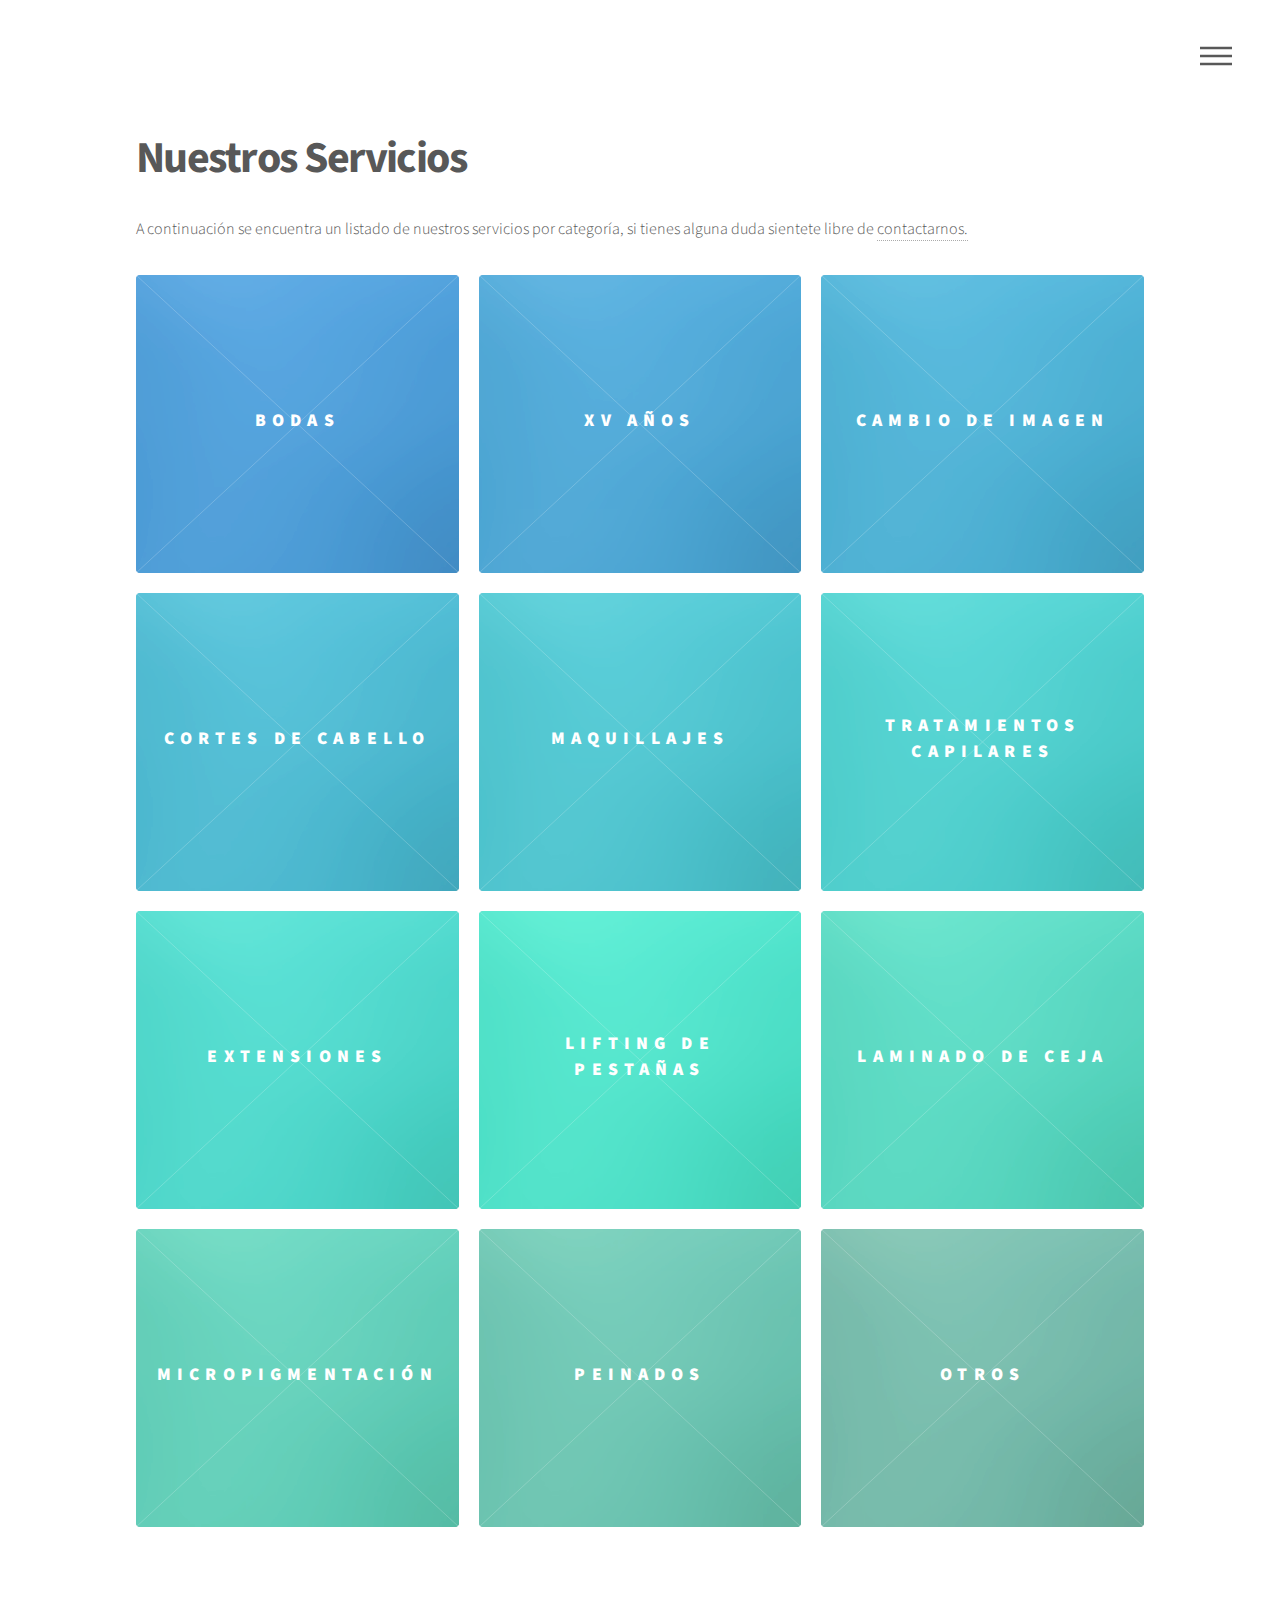
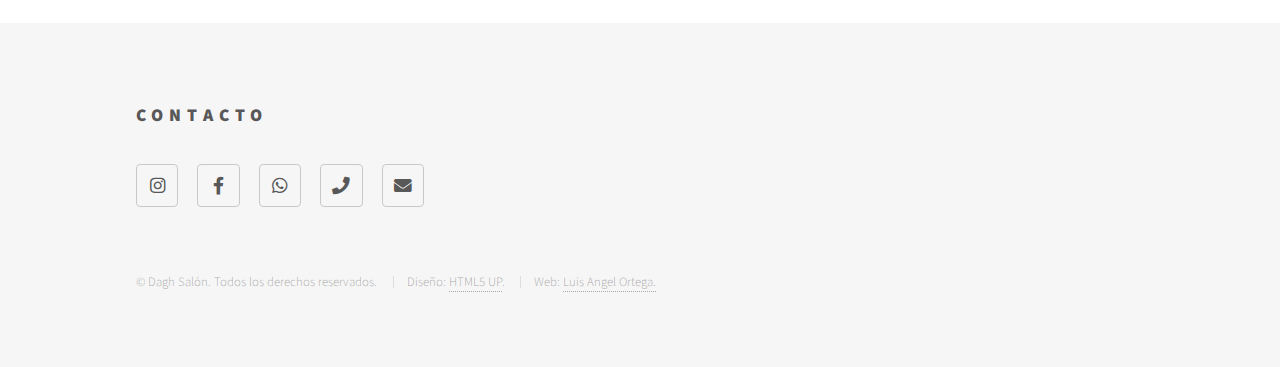
==== commit 81c2b993: "✨ Added style to catalog and generic pages" ====
--- a/catalog.html
+++ b/catalog.html
@@ -1,7 +1,7 @@
 <!DOCTYPE HTML>
 <html>
 	<head>
-		<title>Phantom by HTML5 UP</title>
+		<title>Dagh Salón - By Gisela Ortíz</title>
 		<meta charset="utf-8" />
 		<meta name="viewport" content="width=device-width, initial-scale=1, user-scalable=no" />
 		<link rel="stylesheet" href="assets/css/phantom.css" />
@@ -14,12 +14,7 @@
 				<!-- Header -->
 					<header id="header">
 						<div class="inner">
-
-							<!-- Logo -->
-								<a href="index.html" class="logo">
-									<span class="symbol"><img src="images/logo.svg" alt="" /></span><span class="title">Phantom</span>
-								</a>
-
+							
 							<!-- Nav -->
 								<nav>
 									<ul>
@@ -34,10 +29,9 @@
 					<nav id="menu">
 						<h2>Menu</h2>
 						<ul>
-							<li><a href="index.html">Home</a></li>
-							<li><a href="generic.html">Ipsum veroeros</a></li>
-							<li><a href="generic.html">Tempus etiam</a></li>
-							<li><a href="generic.html">Consequat dolor</a></li>
+							<li><a href="index.html">Inicio</a></li>
+							<li><a href="catalog.html">Productos</a></li>
+							<li><a href="catalog.html">Servicios</a></li>
 						</ul>
 					</nav>
 
@@ -45,17 +39,16 @@
 					<div id="main">
 						<div class="inner">
 							<header>
-								<h1>This is Phantom, a free, fully responsive site<br />
-								template designed by <a href="http://html5up.net">HTML5 UP</a>.</h1>
-								<p>Etiam quis viverra lorem, in semper lorem. Sed nisl arcu euismod sit amet nisi euismod sed cursus arcu elementum ipsum arcu vivamus quis venenatis orci lorem ipsum et magna feugiat veroeros aliquam. Lorem ipsum dolor sit amet nullam dolore.</p>
+								<h1>Nuestros Servicios</h1>
+								<p>A continuación se encuentra un listado de nuestros servicios por categoría, si tienes alguna duda sientete libre de <a href="index.html#contact">contactarnos.</a></p>
 							</header>
 							<section class="tiles">
 								<article class="style1">
 									<span class="image">
-										<img src="images/pic01-1.jpg" alt="" />
-									</span>
-									<a href="generic.html">
-										<h2>Magna</h2>
+										<img src="images/pic02-2.jpg" alt="" />
+									</span>
+									<a href="generic.html">
+										<h2>Bodas</h2>
 										<div class="content">
 											<p>Sed nisl arcu euismod sit amet nisi lorem etiam dolor veroeros et feugiat.</p>
 										</div>
@@ -66,7 +59,7 @@
 										<img src="images/pic02-2.jpg" alt="" />
 									</span>
 									<a href="generic.html">
-										<h2>Lorem</h2>
+										<h2>XV Años</h2>
 										<div class="content">
 											<p>Sed nisl arcu euismod sit amet nisi lorem etiam dolor veroeros et feugiat.</p>
 										</div>
@@ -74,10 +67,10 @@
 								</article>
 								<article class="style3">
 									<span class="image">
-										<img src="images/pic03.jpg" alt="" />
-									</span>
-									<a href="generic.html">
-										<h2>Feugiat</h2>
+										<img src="images/pic02-2.jpg" alt="" />
+									</span>
+									<a href="generic.html">
+										<h2>Cambio de imagen</h2>
 										<div class="content">
 											<p>Sed nisl arcu euismod sit amet nisi lorem etiam dolor veroeros et feugiat.</p>
 										</div>
@@ -85,10 +78,10 @@
 								</article>
 								<article class="style4">
 									<span class="image">
-										<img src="images/pic04.jpg" alt="" />
-									</span>
-									<a href="generic.html">
-										<h2>Tempus</h2>
+										<img src="images/pic02-2.jpg" alt="" />
+									</span>
+									<a href="generic.html">
+										<h2>Cortes de Cabello</h2>
 										<div class="content">
 											<p>Sed nisl arcu euismod sit amet nisi lorem etiam dolor veroeros et feugiat.</p>
 										</div>
@@ -96,10 +89,10 @@
 								</article>
 								<article class="style5">
 									<span class="image">
-										<img src="images/pic05.jpg" alt="" />
-									</span>
-									<a href="generic.html">
-										<h2>Aliquam</h2>
+										<img src="images/pic02-2.jpg" alt="" />
+									</span>
+									<a href="generic.html">
+										<h2>Maquillajes</h2>
 										<div class="content">
 											<p>Sed nisl arcu euismod sit amet nisi lorem etiam dolor veroeros et feugiat.</p>
 										</div>
@@ -107,76 +100,76 @@
 								</article>
 								<article class="style6">
 									<span class="image">
-										<img src="images/pic06.jpg" alt="" />
-									</span>
-									<a href="generic.html">
-										<h2>Veroeros</h2>
-										<div class="content">
-											<p>Sed nisl arcu euismod sit amet nisi lorem etiam dolor veroeros et feugiat.</p>
-										</div>
-									</a>
-								</article>
-								<article class="style2">
-									<span class="image">
-										<img src="images/pic07.jpg" alt="" />
-									</span>
-									<a href="generic.html">
-										<h2>Ipsum</h2>
-										<div class="content">
-											<p>Sed nisl arcu euismod sit amet nisi lorem etiam dolor veroeros et feugiat.</p>
-										</div>
-									</a>
-								</article>
-								<article class="style3">
-									<span class="image">
-										<img src="images/pic08.jpg" alt="" />
-									</span>
-									<a href="generic.html">
-										<h2>Dolor</h2>
-										<div class="content">
-											<p>Sed nisl arcu euismod sit amet nisi lorem etiam dolor veroeros et feugiat.</p>
-										</div>
-									</a>
-								</article>
-								<article class="style1">
-									<span class="image">
-										<img src="images/pic09.jpg" alt="" />
-									</span>
-									<a href="generic.html">
-										<h2>Nullam</h2>
-										<div class="content">
-											<p>Sed nisl arcu euismod sit amet nisi lorem etiam dolor veroeros et feugiat.</p>
-										</div>
-									</a>
-								</article>
-								<article class="style5">
-									<span class="image">
-										<img src="images/pic10.jpg" alt="" />
-									</span>
-									<a href="generic.html">
-										<h2>Ultricies</h2>
-										<div class="content">
-											<p>Sed nisl arcu euismod sit amet nisi lorem etiam dolor veroeros et feugiat.</p>
-										</div>
-									</a>
-								</article>
-								<article class="style6">
-									<span class="image">
-										<img src="images/pic11.jpg" alt="" />
-									</span>
-									<a href="generic.html">
-										<h2>Dictum</h2>
-										<div class="content">
-											<p>Sed nisl arcu euismod sit amet nisi lorem etiam dolor veroeros et feugiat.</p>
-										</div>
-									</a>
-								</article>
-								<article class="style4">
-									<span class="image">
-										<img src="images/pic12.jpg" alt="" />
-									</span>
-									<a href="generic.html">
-										<h2>Pretium</h2>
+										<img src="images/pic02-2.jpg" alt="" />
+									</span>
+									<a href="generic.html">
+										<h2>Tratamientos capilares</h2>
+										<div class="content">
+											<p>Sed nisl arcu euismod sit amet nisi lorem etiam dolor veroeros et feugiat.</p>
+										</div>
+									</a>
+								</article>
+								<article class="style7">
+									<span class="image">
+										<img src="images/pic02-2.jpg" alt="" />
+									</span>
+									<a href="generic.html">
+										<h2>Extensiones</h2>
+										<div class="content">
+											<p>Sed nisl arcu euismod sit amet nisi lorem etiam dolor veroeros et feugiat.</p>
+										</div>
+									</a>
+								</article>
+								<article class="style8">
+									<span class="image">
+										<img src="images/pic02-2.jpg" alt="" />
+									</span>
+									<a href="generic.html">
+										<h2>Lifting de pestañas</h2>
+										<div class="content">
+											<p>Sed nisl arcu euismod sit amet nisi lorem etiam dolor veroeros et feugiat.</p>
+										</div>
+									</a>
+								</article>
+								<article class="style9">
+									<span class="image">
+										<img src="images/pic02-2.jpg" alt="" />
+									</span>
+									<a href="generic.html">
+										<h2>Laminado de ceja</h2>
+										<div class="content">
+											<p>Sed nisl arcu euismod sit amet nisi lorem etiam dolor veroeros et feugiat.</p>
+										</div>
+									</a>
+								</article>
+								<article class="style10">
+									<span class="image">
+										<img src="images/pic02-2.jpg" alt="" />
+									</span>
+									<a href="generic.html">
+										<h2>Micropigmentación</h2>
+										<div class="content">
+											<p>Sed nisl arcu euismod sit amet nisi lorem etiam dolor veroeros et feugiat.</p>
+										</div>
+									</a>
+								</article>
+								<article class="style11">
+									<span class="image">
+										<img src="images/pic02-2.jpg" alt="" />
+									</span>
+									<a href="generic.html">
+										<h2>Peinados</h2>
+										<div class="content">
+											<p>Sed nisl arcu euismod sit amet nisi lorem etiam dolor veroeros et feugiat.</p>
+										</div>
+									</a>
+								</article>
+								<article class="style12">
+									<span class="image">
+										<img src="images/pic02-2.jpg" alt="" />
+									</span>
+									<a href="generic.html">
+										<h2>Otros</h2>
 										<div class="content">
 											<p>Sed nisl arcu euismod sit amet nisi lorem etiam dolor veroeros et feugiat.</p>
 										</div>
@@ -190,39 +183,25 @@
 					<footer id="footer">
 						<div class="inner">
 							<section>
-								<h2>Get in touch</h2>
-								<form method="post" action="#">
-									<div class="fields">
-										<div class="field half">
-											<input type="text" name="name" id="name" placeholder="Name" />
-										</div>
-										<div class="field half">
-											<input type="email" name="email" id="email" placeholder="Email" />
-										</div>
-										<div class="field">
-											<textarea name="message" id="message" placeholder="Message"></textarea>
-										</div>
-									</div>
-									<ul class="actions">
-										<li><input type="submit" value="Send" class="primary" /></li>
-									</ul>
-								</form>
-							</section>
-							<section>
-								<h2>Follow</h2>
+								<h2>Contacto</h2>
 								<ul class="icons">
-									<li><a href="#" class="icon brands style2 fa-twitter"><span class="label">Twitter</span></a></li>
-									<li><a href="#" class="icon brands style2 fa-facebook-f"><span class="label">Facebook</span></a></li>
-									<li><a href="#" class="icon brands style2 fa-instagram"><span class="label">Instagram</span></a></li>
-									<li><a href="#" class="icon brands style2 fa-dribbble"><span class="label">Dribbble</span></a></li>
-									<li><a href="#" class="icon brands style2 fa-github"><span class="label">GitHub</span></a></li>
-									<li><a href="#" class="icon brands style2 fa-500px"><span class="label">500px</span></a></li>
-									<li><a href="#" class="icon solid style2 fa-phone"><span class="label">Phone</span></a></li>
-									<li><a href="#" class="icon solid style2 fa-envelope"><span class="label">Email</span></a></li>
+									<li><a href="https://www.instagram.com/daghsalon/" class="icon brands style2 fa-instagram"><span class="label">Instagram</span></a></li>
+									<li><a href="https://www.facebook.com/Dagh-Salon-by-Gisela-Ortiz-1614428148847439" class="icon brands style2 fa-facebook-f"><span class="label">Facebook</span></a></li>
+									<li><a href="https://wa.me/526142457236" class="icon brands style2 fa-whatsapp"><span class="label">WhatsApp</span></a></li>
+									<li><a href="tel:+526142457236" class="icon solid style2 fa-phone"><span class="label">Phone</span></a></li>
+									<li><a href="mailto:hola@dagh.salon" class="icon solid style2 fa-envelope"><span class="label">Email</span></a></li>
 								</ul>
 							</section>
 							<ul class="copyright">
-								<li>&copy; Untitled. All rights reserved</li><li>Design: <a href="http://html5up.net">HTML5 UP</a></li>
+								<li>
+									&copy; Dagh Salón. Todos los derechos reservados.
+								</li>
+								<li>
+									Diseño: <a href="https://html5up.net/">HTML5 UP</a>.
+								</li>
+								<li>
+									Web: <a href="https://luisangel.me/">Luis Angel Ortega.</a>
+								</li>
 							</ul>
 						</div>
 					</footer>
--- a/assets/css/phantom.css
+++ b/assets/css/phantom.css
@@ -1,10 +1,10 @@
 @import url(fontawesome-all.min.css);
 @import url("https://fonts.googleapis.com/css?family=Source+Sans+Pro:300,700,900");
 
-/*
-	Phantom by HTML5 UP
-	html5up.net | @ajlkn
-	Free for personal and commercial use under the CCA 3.0 license (html5up.net/license)
+/*
+	Phantom by HTML5 UP
+	html5up.net | @ajlkn
+	Free for personal and commercial use under the CCA 3.0 license (html5up.net/license)
 */
 
 html, body, div, span, applet, object,
@@ -151,7 +151,7 @@
 
 		a:hover {
 			border-bottom-color: transparent;
-			color: #f2849e !important;
+			color: #000000 !important;
 		}
 
 	strong, b {
@@ -1856,8 +1856,8 @@
 			}
 
 			.icon.style2:hover {
-				color: #f2849e;
-				border-color: #f2849e;
+				color: #000000;
+				border-color: #000000;
 			}
 
 			.icon.style2:active {
@@ -2494,8 +2494,8 @@
 		input[type="button"]:hover,
 		button:hover,
 		.button:hover {
-			color: #f2849e !important;
-			box-shadow: inset 0 0 0 2px #f2849e;
+			color: #000000 !important;
+			box-shadow: inset 0 0 0 2px #000000;
 		}
 
 		input[type="submit"]:active,
@@ -2537,7 +2537,7 @@
 			input[type="button"].primary:hover,
 			button.primary:hover,
 			.button.primary:hover {
-				background-color: #f2849e;
+				background-color: #000000;
 			}
 
 			input[type="submit"].primary:active,
@@ -2545,7 +2545,7 @@
 			input[type="button"].primary:active,
 			button.primary:active,
 			.button.primary:active {
-				background-color: #ee5f81;
+				background-color: #FB6656;
 			}
 
 		input[type="submit"].disabled, input[type="submit"]:disabled,
@@ -2705,28 +2705,53 @@
 						margin-bottom: 0;
 					}
 
+			/* https://coolors.co/54fbd4 */
 			.tiles article.style1 > .image:before {
-				background-color: #f2849e;
+				background-color: #53A7E7;
 			}
 
 			.tiles article.style2 > .image:before {
-				background-color: #7ecaf6;
+				background-color: #53B3E4;
 			}
 
 			.tiles article.style3 > .image:before {
-				background-color: #7bd0c1;
+				background-color: #53BFE2;
 			}
 
 			.tiles article.style4 > .image:before {
-				background-color: #c75b9b;
+				background-color: #53CBDF;
 			}
 
 			.tiles article.style5 > .image:before {
-				background-color: #ae85ca;
+				background-color: #54D7DC;
 			}
 
 			.tiles article.style6 > .image:before {
-				background-color: #8499e7;
+				background-color: #54E3D9;
+			}
+
+			.tiles article.style7 > .image:before {
+				background-color: #54EFD7;
+			}
+
+			.tiles article.style8 > .image:before {
+				background-color: #54FBD4;
+			}
+
+			.tiles article.style9 > .image:before {
+				background-color: #60EFCB;
+			}
+
+			.tiles article.style10 > .image:before {
+				background-color: #6CE3C1;
+			}
+
+			.tiles article.style11 > .image:before {
+				background-color: #78D7B8;
+			}
+
+			.tiles article.style12 > .image:before {
+				background-color: #83CBAF;
 			}
 
 			body:not(.is-touch) .tiles article:hover > .image {
@@ -2988,7 +3013,7 @@
 		max-width: 80%;
 		height: 100%;
 		-webkit-overflow-scrolling: touch;
-		background: #585858;
+		background: #54E3D9;
 		color: #ffffff;
 		cursor: default;
 		visibility: hidden;
